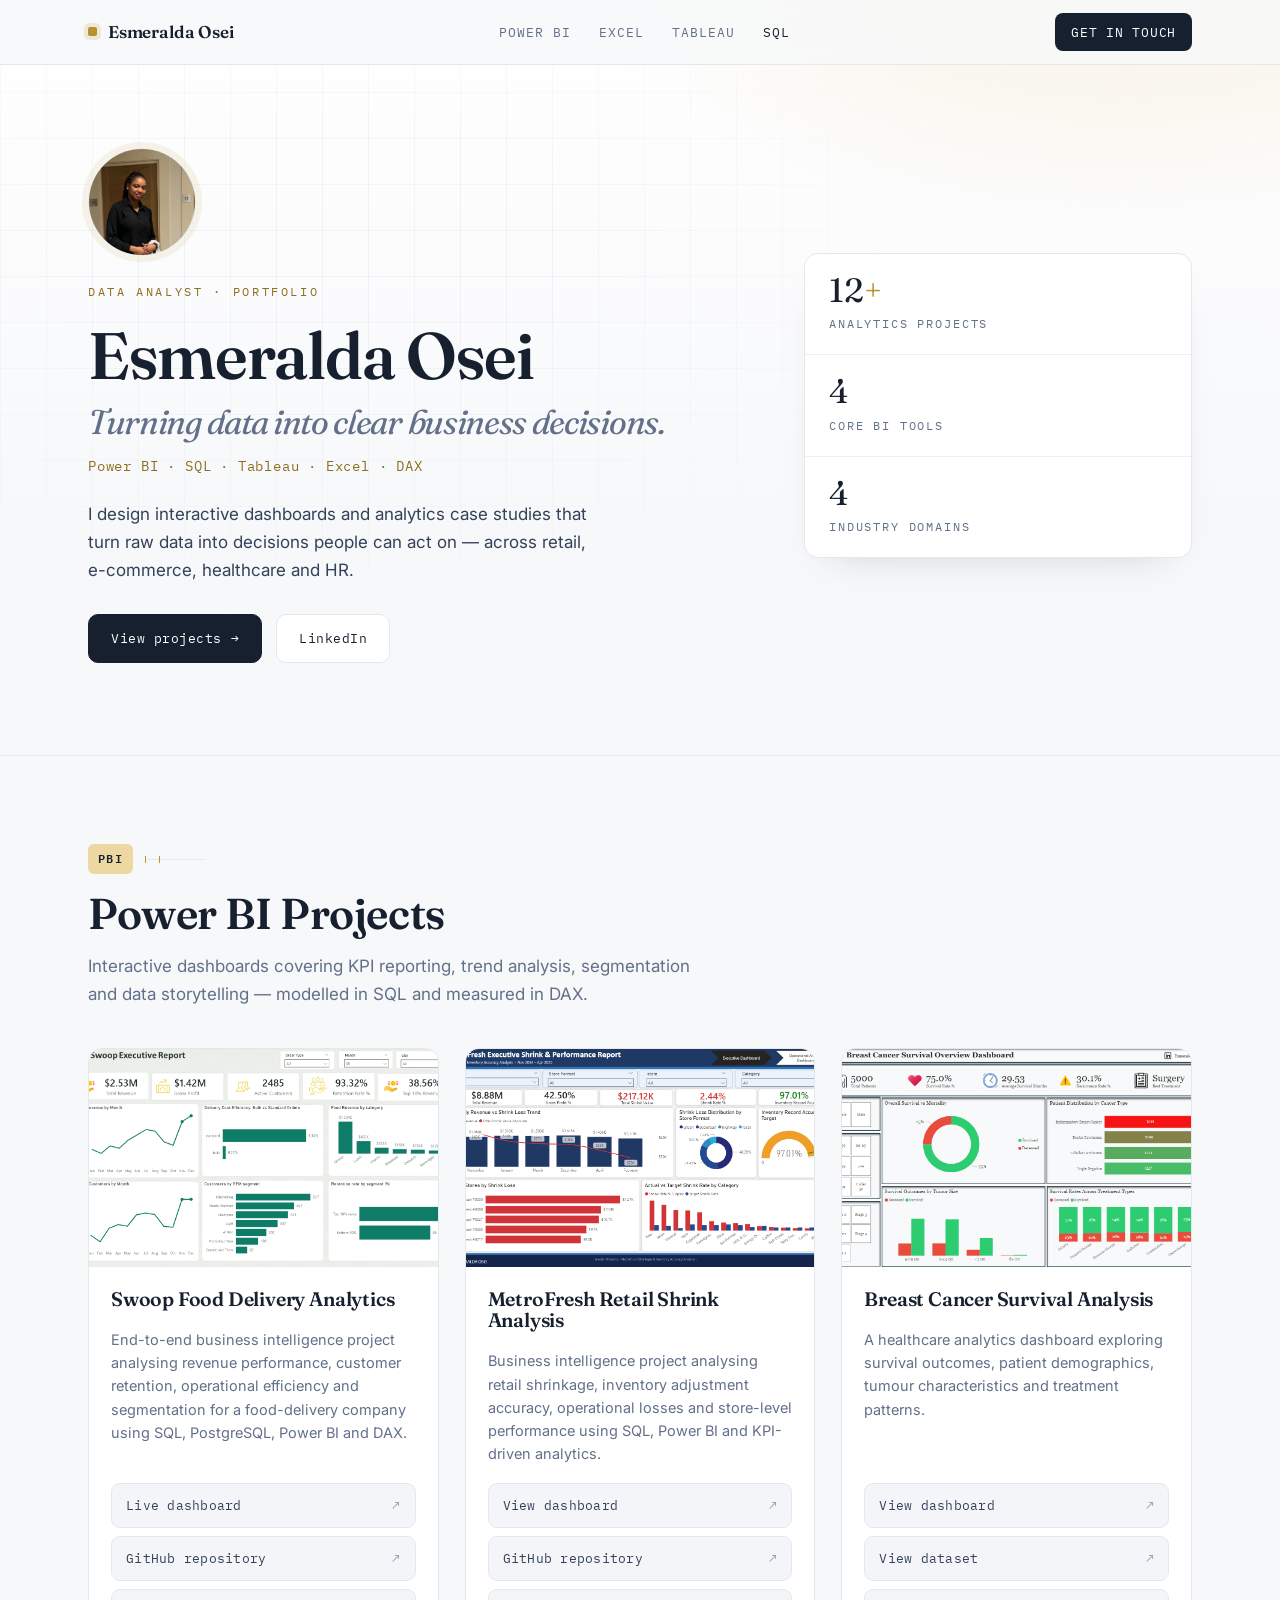
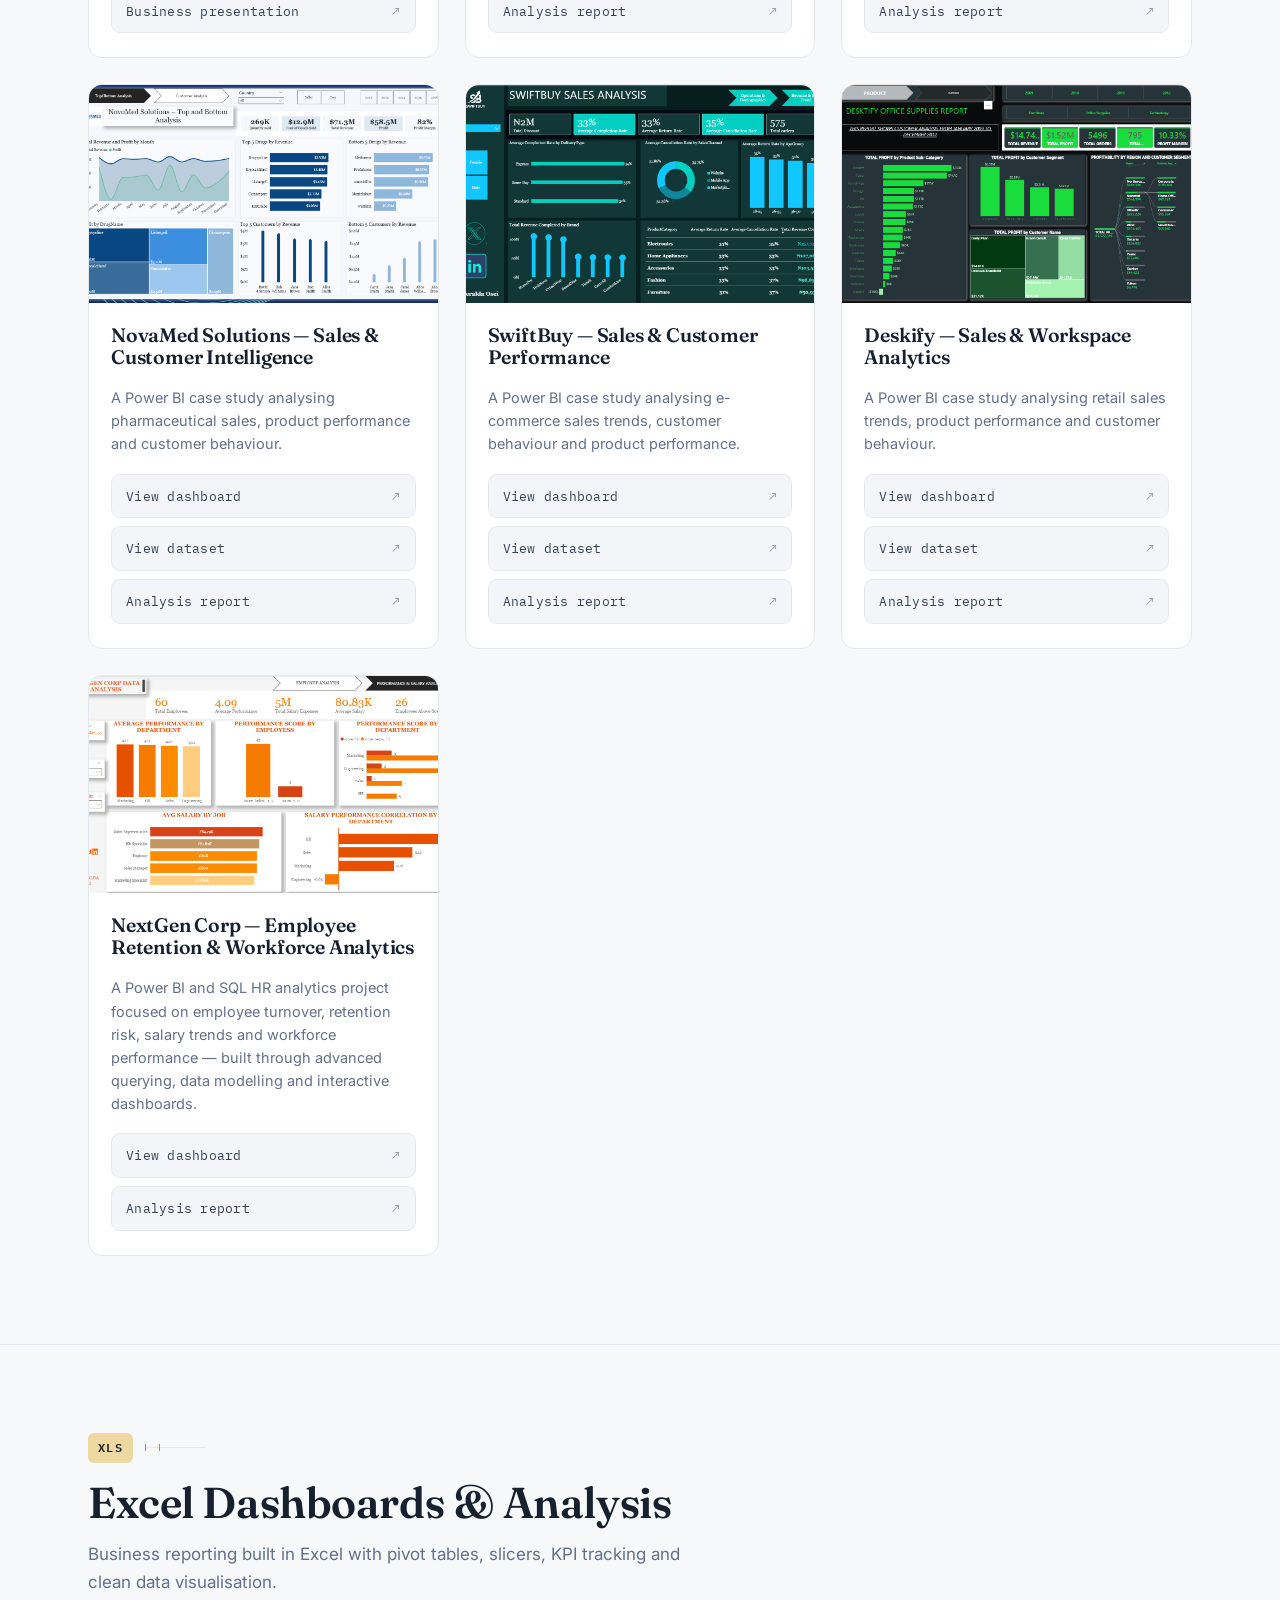
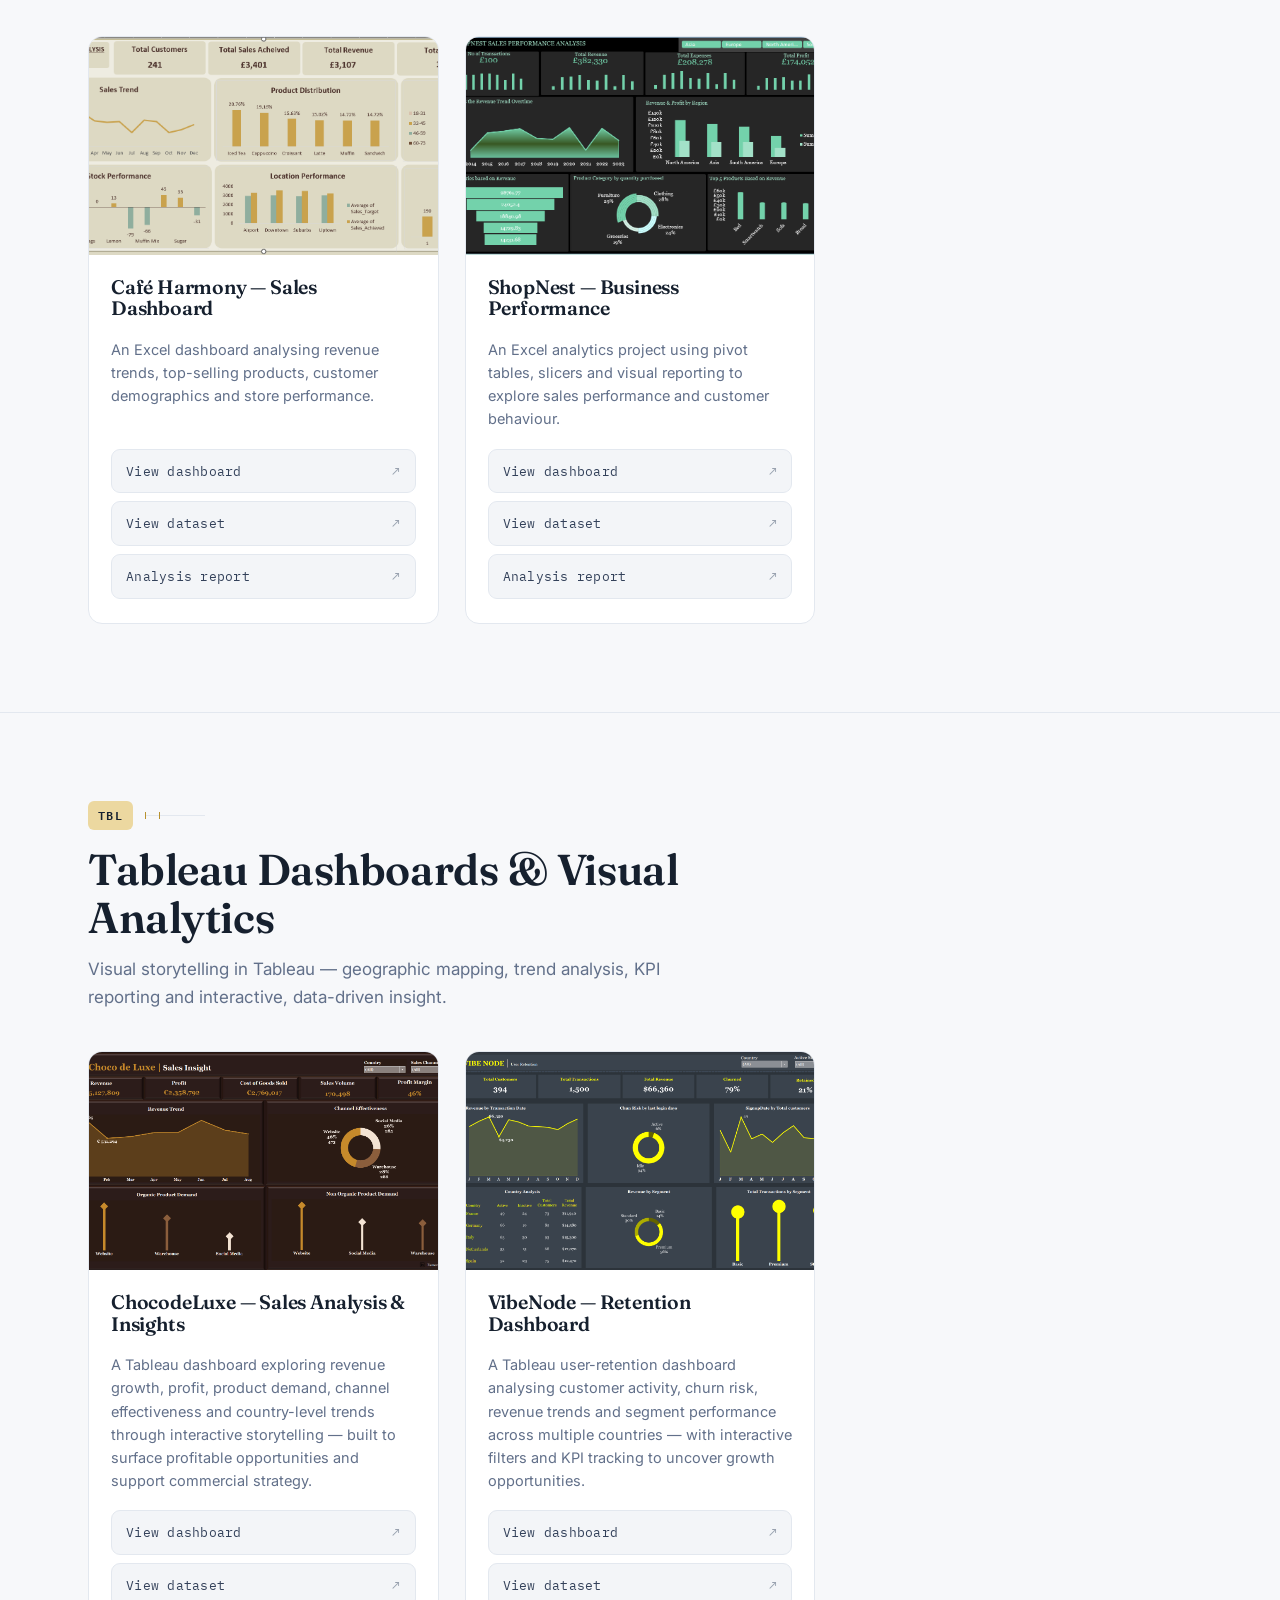
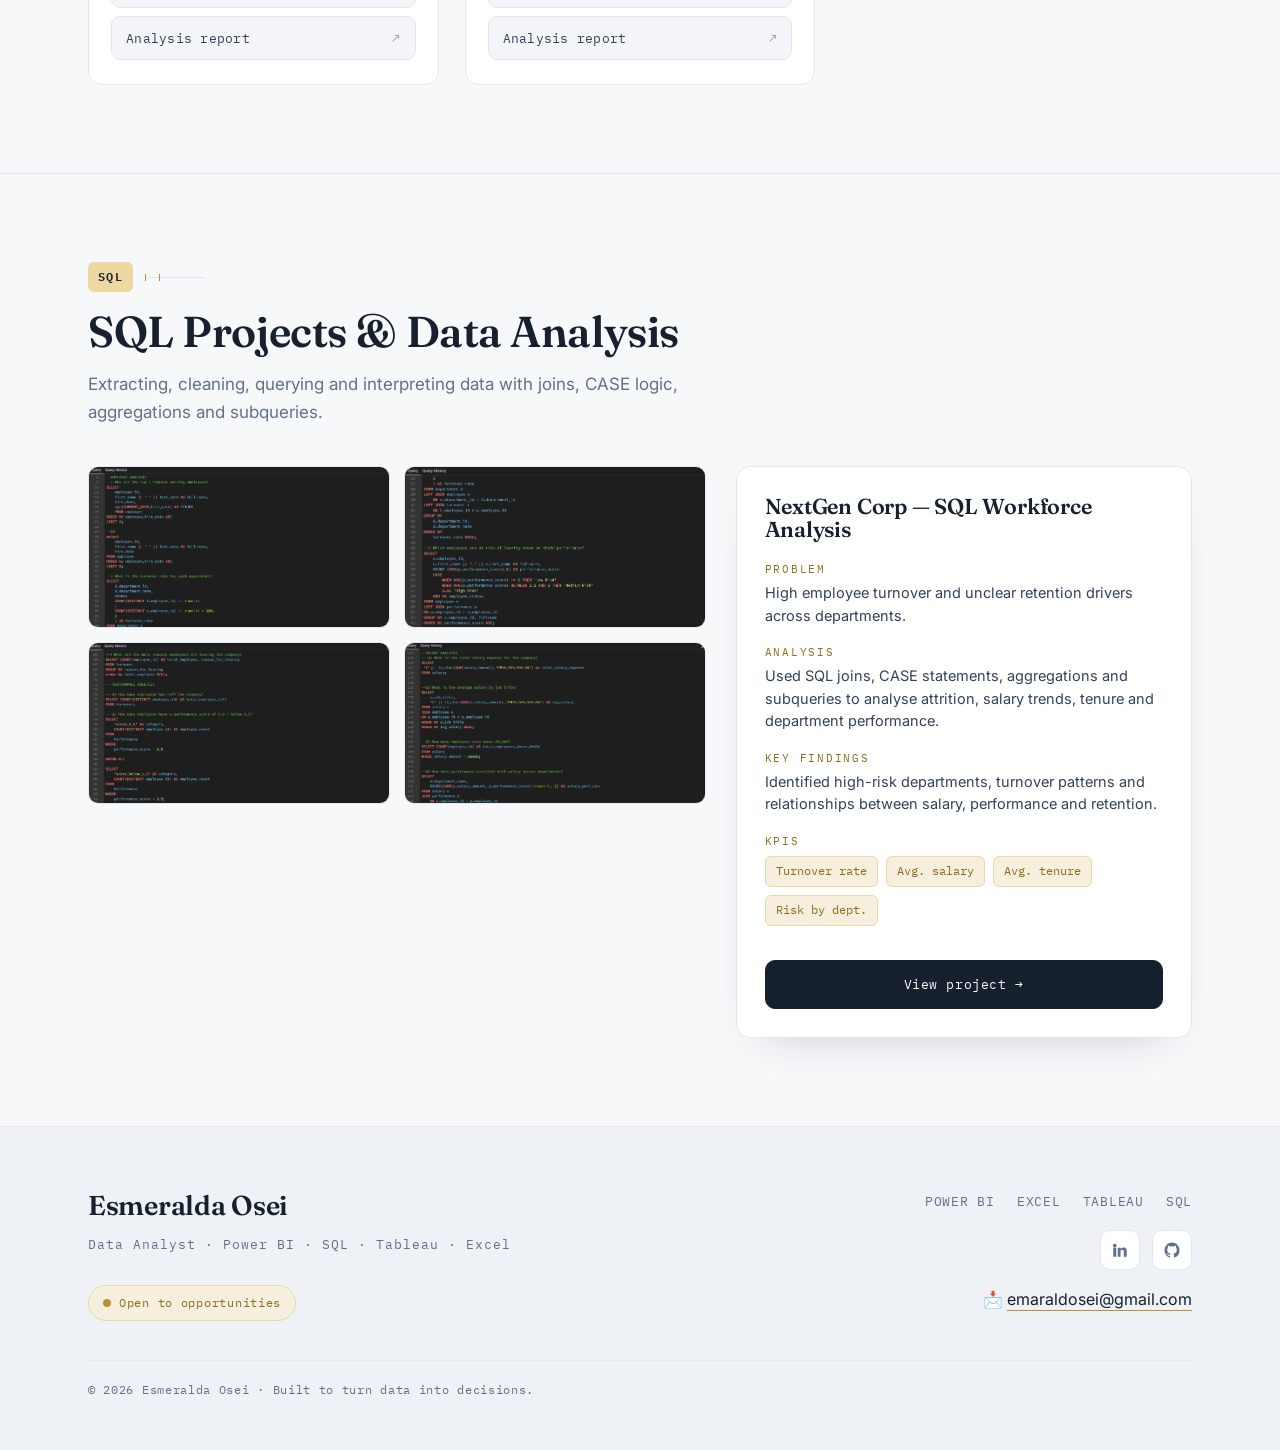
==== index.html @ 6c4528c8 "Add files via upload" ====
<!DOCTYPE html>
<html lang="en">
<head>
<meta charset="utf-8" />
<meta name="viewport" content="width=device-width, initial-scale=1" />
<title>Esmeralda Osei — Data Analyst Portfolio</title>
<meta name="description" content="Data analyst portfolio of Esmeralda Osei. Interactive Power BI, Tableau, Excel and SQL projects turning business data into clear decisions." />

<!-- Favicon: small gold bar chart -->
<link rel="icon" href="data:image/svg+xml,%3Csvg xmlns='http://www.w3.org/2000/svg' viewBox='0 0 32 32'%3E%3Crect width='32' height='32' rx='6' fill='%23FFFFFF'/%3E%3Crect x='7' y='16' width='4' height='9' fill='%23B8922F'/%3E%3Crect x='14' y='11' width='4' height='14' fill='%23B8922F'/%3E%3Crect x='21' y='7' width='4' height='18' fill='%23B8922F'/%3E%3C/svg%3E" />

<link rel="preconnect" href="https://fonts.googleapis.com" />
<link rel="preconnect" href="https://fonts.gstatic.com" crossorigin />
<link href="https://fonts.googleapis.com/css2?family=Fraunces:opsz,wght@9..144,400;9..144,500;9..144,600;9..144,700&family=Inter:wght@400;500;600&family=IBM+Plex+Mono:wght@400;500;600&display=swap" rel="stylesheet" />

<style>
  :root{
    --paper:#F7F8FA;
    --paper-2:#EEF1F5;
    --card:#FFFFFF;
    --ink:#16202E;
    --slate-700:#33415A;
    --slate-500:#62708A;
    --slate-400:#97A0AE;
    --line:#E3E8EF;
    --line-2:#ECEFF4;
    --gold:#B8922F;
    --gold-bright:#CCA23B;
    --gold-soft:#ECD8A0;
    --gold-ink:#8C6E1E;     /* readable gold for text on light */
    --gold-tint:#F6EFDD;

    --maxw:1160px;
    --r:14px;
    --ease:cubic-bezier(.2,.7,.2,1);
  }

  *{box-sizing:border-box}
  html{scroll-behavior:smooth}
  body{
    margin:0;background:var(--paper);color:var(--ink);
    font-family:"Inter",system-ui,sans-serif;font-size:16px;line-height:1.65;
    -webkit-font-smoothing:antialiased;
  }
  a{color:inherit;text-decoration:none}
  img{display:block;max-width:100%}
  h1,h2,h3{font-family:"Fraunces",Georgia,serif;font-weight:600;line-height:1.1;letter-spacing:-.01em;margin:0}

  .wrap{max-width:var(--maxw);margin:0 auto;padding:0 28px}
  .mono{font-family:"IBM Plex Mono",ui-monospace,monospace}
  .eyebrow{font-family:"IBM Plex Mono",monospace;font-size:12px;letter-spacing:.22em;text-transform:uppercase;color:var(--gold-ink)}

  /* ---------- Nav ---------- */
  .nav{position:fixed;top:0;left:0;right:0;z-index:50;background:rgba(247,248,250,.85);backdrop-filter:saturate(140%) blur(10px);border-bottom:1px solid var(--line)}
  .nav-inner{max-width:var(--maxw);margin:0 auto;padding:0 28px;height:64px;display:flex;align-items:center;justify-content:space-between}
  .brand{display:flex;align-items:center;gap:11px;color:var(--ink);font-family:"Fraunces",serif;font-weight:600;font-size:17px;letter-spacing:-.01em}
  .brand .dot{width:9px;height:9px;border-radius:2px;background:var(--gold);box-shadow:0 0 0 4px rgba(184,146,47,.16)}
  .nav-links{display:flex;align-items:center;gap:28px}
  .nav-links a{font-family:"IBM Plex Mono",monospace;font-size:12.5px;letter-spacing:.08em;color:var(--slate-500);text-transform:uppercase;transition:color .2s var(--ease)}
  .nav-links a:hover,.nav-links a.active{color:var(--ink)}
  .nav-cta{font-family:"IBM Plex Mono",monospace;font-size:12.5px;letter-spacing:.06em;color:#fff!important;background:var(--ink);padding:9px 16px;border-radius:8px;text-transform:uppercase;transition:background .2s var(--ease),transform .2s var(--ease)}
  .nav-cta:hover{background:var(--gold);color:var(--ink)!important;transform:translateY(-1px)}
  @media(max-width:820px){.nav-links{display:none}}

  /* ---------- Hero ---------- */
  .hero{
    position:relative;overflow:hidden;padding:148px 0 92px;
    background:
      radial-gradient(900px 460px at 88% -8%, var(--gold-tint), transparent 62%),
      linear-gradient(180deg,#FFFFFF 0%, var(--paper) 70%);
    border-bottom:1px solid var(--line);
  }
  .hero::before{
    content:"";position:absolute;inset:0;
    background-image:
      linear-gradient(rgba(22,32,46,.04) 1px, transparent 1px),
      linear-gradient(90deg, rgba(22,32,46,.04) 1px, transparent 1px);
    background-size:46px 46px;
    mask-image:radial-gradient(820px 480px at 26% 34%, #000 28%, transparent 78%);
    pointer-events:none;
  }
  .hero .wrap{position:relative}
  .hero-grid{display:grid;grid-template-columns:1.55fr .9fr;gap:48px;align-items:center}

  .avatar{position:relative;width:108px;height:108px;border-radius:50%;overflow:hidden;border:1px solid var(--line);box-shadow:0 0 0 6px rgba(184,146,47,.10);margin-bottom:26px;background:linear-gradient(135deg,#EEF1F5,#E3E8EF)}
  .avatar img{width:100%;height:100%;object-fit:cover}
  .avatar .avi{position:absolute;inset:0;display:none;align-items:center;justify-content:center;font-family:"Fraunces",serif;font-weight:600;font-size:2rem;color:var(--gold-ink)}
  .avatar.noimg img{display:none}
  .avatar.noimg .avi{display:flex}

  .hero h1{font-size:clamp(2.5rem,5.4vw,4.1rem);font-weight:600;letter-spacing:-.02em;margin:18px 0 14px;color:var(--ink)}
  .hero h1 .sub{display:block;color:var(--slate-500);font-weight:400;font-size:.52em;margin-top:.35em;font-style:italic}
  .hero-tools{font-family:"IBM Plex Mono",monospace;font-size:13.5px;letter-spacing:.06em;color:var(--gold-ink);margin:0 0 22px}
  .hero-text{color:var(--slate-700);max-width:46ch;margin:0 0 30px;font-size:17px}
  .hero-btns{display:flex;gap:14px;flex-wrap:wrap}

  .btn{display:inline-flex;align-items:center;gap:9px;font-family:"IBM Plex Mono",monospace;font-size:13px;letter-spacing:.04em;padding:13px 22px;border-radius:10px;cursor:pointer;transition:transform .2s var(--ease),background .2s var(--ease),border-color .2s var(--ease),color .2s var(--ease)}
  .btn .arr{transition:transform .2s var(--ease)}
  .btn:hover .arr{transform:translateX(3px)}
  .btn-primary{background:var(--ink);color:#fff;border:1px solid var(--ink)}
  .btn-primary:hover{background:var(--gold);color:var(--ink);border-color:var(--gold);transform:translateY(-2px)}
  .btn-ghost{background:#fff;color:var(--ink);border:1px solid var(--line)}
  .btn-ghost:hover{border-color:var(--gold);color:var(--gold-ink);transform:translateY(-2px)}

  .metrics{display:flex;flex-direction:column;gap:0;border:1px solid var(--line);border-radius:var(--r);background:#fff;overflow:hidden;box-shadow:0 18px 40px -28px rgba(22,32,46,.25)}
  .metric{padding:20px 24px;border-bottom:1px solid var(--line-2)}
  .metric:last-child{border-bottom:0}
  .metric .num{font-family:"Fraunces",serif;font-size:2.1rem;color:var(--ink);line-height:1}
  .metric .num span{color:var(--gold)}
  .metric .lbl{font-family:"IBM Plex Mono",monospace;font-size:11.5px;letter-spacing:.16em;text-transform:uppercase;color:var(--slate-500);margin-top:8px}
  @media(max-width:880px){
    .hero{padding:120px 0 68px}
    .hero-grid{grid-template-columns:1fr;gap:36px}
    .metrics{flex-direction:row;flex-wrap:wrap}
    .metric{flex:1 1 40%;border-bottom:0;border-right:1px solid var(--line-2)}
  }

  /* ---------- Section ---------- */
  .section{padding:88px 0}
  .section + .section{border-top:1px solid var(--line)}
  .sec-head{margin-bottom:40px;max-width:62ch}
  .sec-code{display:inline-flex;align-items:center;gap:12px;margin-bottom:16px}
  .sec-code .chip{font-family:"IBM Plex Mono",monospace;font-size:12px;font-weight:600;letter-spacing:.12em;color:var(--ink);background:var(--gold-soft);padding:5px 10px;border-radius:6px}
  .axis{position:relative;height:1px;flex:1;background:var(--line);min-width:60px}
  .axis::before,.axis::after{content:"";position:absolute;top:-3px;width:1px;height:7px;background:var(--gold)}
  .axis::before{left:0}.axis::after{left:14px}
  .sec-head h2{font-size:clamp(1.9rem,3.4vw,2.7rem);margin:0 0 14px;color:var(--ink)}
  .sec-head p{color:var(--slate-500);font-size:17px;margin:0}

  /* ---------- Project grid ---------- */
  .grid{display:grid;grid-template-columns:repeat(auto-fill,minmax(320px,1fr));gap:26px}
  .card{background:var(--card);border:1px solid var(--line);border-radius:var(--r);overflow:hidden;display:flex;flex-direction:column;transition:transform .3s var(--ease),box-shadow .3s var(--ease),border-color .3s var(--ease)}
  .card:hover{transform:translateY(-5px);box-shadow:0 24px 46px -26px rgba(22,32,46,.30);border-color:var(--gold-soft)}

  .card-img{display:flex;align-items:center;justify-content:center;position:relative;aspect-ratio:16/10;overflow:hidden;background:linear-gradient(135deg,#F1F4F8,#E7ECF2)}
  .card-img img{width:100%;height:100%;object-fit:cover;transition:transform .5s var(--ease)}
  .card:hover .card-img img{transform:scale(1.05)}
  /* placeholder shown if image is missing */
  .card-img .ph{position:absolute;inset:0;display:none;flex-direction:column;align-items:center;justify-content:center;gap:10px;color:var(--slate-400);font-family:"IBM Plex Mono",monospace;font-size:12px;letter-spacing:.12em;text-transform:uppercase}
  .card-img .ph svg{opacity:.6}
  .card-img.noimg img{display:none}
  .card-img.noimg .ph{display:flex}
  .card-img.noimg .open{display:none}
  .card-img .open{position:absolute;top:12px;right:12px;font-family:"IBM Plex Mono",monospace;font-size:11px;letter-spacing:.08em;background:rgba(22,32,46,.78);color:#fff;padding:5px 9px;border-radius:6px;opacity:0;transform:translateY(-4px);transition:opacity .25s var(--ease),transform .25s var(--ease)}
  .card:hover .card-img .open{opacity:1;transform:none}

  .card-body{padding:22px 22px 24px;display:flex;flex-direction:column;flex:1}
  .card-body h3{font-size:1.22rem;margin:0 0 4px;color:var(--ink)}
  .card-body .underline{height:2px;width:0;background:var(--gold);margin:0 0 12px;transition:width .4s var(--ease)}
  .card:hover .card-body .underline{width:44px}
  .card-body p{color:var(--slate-500);font-size:14.5px;line-height:1.6;margin:0 0 18px}
  .actions{margin-top:auto;display:flex;flex-direction:column;gap:8px}
  .act{display:flex;align-items:center;justify-content:space-between;font-family:"IBM Plex Mono",monospace;font-size:12.5px;letter-spacing:.02em;color:var(--slate-700);background:#F3F5F8;border:1px solid var(--line);padding:11px 14px;border-radius:9px;transition:background .2s var(--ease),color .2s var(--ease),border-color .2s var(--ease),transform .15s var(--ease)}
  .act:hover{background:var(--gold);color:var(--ink);border-color:var(--gold);transform:translateX(2px)}
  .act:hover .a-ic{color:var(--ink)}
  .act .a-ic{color:var(--slate-400);transition:color .2s var(--ease)}

  /* ---------- SQL section ---------- */
  .sql-layout{display:grid;grid-template-columns:1.15fr .85fr;gap:30px;align-items:start}
  .sql-gallery{display:grid;grid-template-columns:1fr 1fr;gap:14px}
  .sql-shot{position:relative;display:flex;align-items:center;justify-content:center;border:1px solid var(--line);border-radius:10px;overflow:hidden;background:linear-gradient(135deg,#F1F4F8,#E7ECF2);min-height:160px;transition:border-color .25s var(--ease),transform .25s var(--ease)}
  .sql-shot:hover{border-color:var(--gold-soft);transform:translateY(-3px)}
  .sql-shot img{width:100%;height:160px;object-fit:cover;object-position:top left}
  .sql-shot .ph{display:none;color:var(--slate-400);font-family:"IBM Plex Mono",monospace;font-size:11px;letter-spacing:.12em;text-transform:uppercase}
  .sql-shot.noimg img{display:none}
  .sql-shot.noimg .ph{display:flex}
  .sql-panel{background:#fff;border:1px solid var(--line);border-radius:var(--r);padding:28px;box-shadow:0 20px 44px -30px rgba(22,32,46,.28)}
  .sql-panel h3{color:var(--ink);font-size:1.35rem;margin:0 0 18px}
  .sql-row{margin-bottom:16px}
  .sql-row .k{font-family:"IBM Plex Mono",monospace;font-size:11px;letter-spacing:.16em;text-transform:uppercase;color:var(--gold-ink);margin-bottom:4px}
  .sql-row .v{color:var(--slate-700);font-size:14.5px;line-height:1.55}
  .kpis{display:flex;flex-wrap:wrap;gap:8px;margin-top:6px}
  .kpis span{font-family:"IBM Plex Mono",monospace;font-size:11.5px;color:var(--gold-ink);background:var(--gold-tint);border:1px solid var(--gold-soft);padding:5px 10px;border-radius:6px}
  .sql-panel .btn{margin-top:18px;width:100%;justify-content:center}
  @media(max-width:860px){.sql-layout{grid-template-columns:1fr}}

  /* ---------- Footer ---------- */
  footer{background:var(--paper-2);color:var(--ink);padding:64px 0 38px;border-top:1px solid var(--line)}
  .foot-top{display:flex;justify-content:space-between;gap:30px;flex-wrap:wrap;align-items:flex-start}
  footer h3{font-size:1.7rem;margin:0 0 6px}
  footer .tag{font-family:"IBM Plex Mono",monospace;font-size:12.5px;letter-spacing:.08em;color:var(--slate-500)}
  .open-pill{display:inline-flex;align-items:center;gap:8px;margin-top:18px;font-family:"IBM Plex Mono",monospace;font-size:12px;letter-spacing:.06em;color:var(--gold-ink);background:var(--gold-tint);border:1px solid var(--gold-soft);padding:7px 14px;border-radius:30px}
  .open-pill .pulse{width:8px;height:8px;border-radius:50%;background:var(--gold);box-shadow:0 0 0 0 rgba(184,146,47,.5);animation:pulse 2.2s infinite}
  @keyframes pulse{0%{box-shadow:0 0 0 0 rgba(184,146,47,.45)}70%{box-shadow:0 0 0 9px rgba(184,146,47,0)}100%{box-shadow:0 0 0 0 rgba(184,146,47,0)}}
  .foot-right{text-align:right}
  .foot-links{display:flex;gap:22px;justify-content:flex-end;flex-wrap:wrap;margin-bottom:18px}
  .foot-links a{font-family:"IBM Plex Mono",monospace;font-size:12.5px;letter-spacing:.06em;color:var(--slate-500);text-transform:uppercase;transition:color .2s var(--ease)}
  .foot-links a:hover{color:var(--gold-ink)}
  .socials{display:flex;gap:12px;justify-content:flex-end;margin-bottom:14px}
  .socials a{width:40px;height:40px;display:grid;place-items:center;border:1px solid var(--line);background:#fff;border-radius:10px;color:var(--slate-500);transition:color .2s var(--ease),border-color .2s var(--ease),transform .2s var(--ease)}
  .socials a:hover{color:var(--gold-ink);border-color:var(--gold);transform:translateY(-2px)}
  .foot-email a{color:var(--ink);border-bottom:1px solid var(--gold);padding-bottom:1px}
  .copy{margin-top:32px;padding-top:20px;border-top:1px solid var(--line);font-family:"IBM Plex Mono",monospace;font-size:11.5px;letter-spacing:.06em;color:var(--slate-500)}
  @media(max-width:680px){.foot-right{text-align:left}.foot-links,.socials{justify-content:flex-start}}

  /* ---------- Reveal ---------- */
  .reveal{opacity:0;transform:translateY(18px);transition:opacity .7s var(--ease),transform .7s var(--ease)}
  .reveal.in{opacity:1;transform:none}
  @media(prefers-reduced-motion:reduce){*{animation:none!important;transition:none!important}.reveal{opacity:1;transform:none}html{scroll-behavior:auto}}
  :focus-visible{outline:2px solid var(--gold);outline-offset:3px;border-radius:4px}
</style>
</head>

<body>

<!-- Nav -->
<nav class="nav">
  <div class="nav-inner">
    <a href="#top" class="brand"><span class="dot"></span>Esmeralda Osei</a>
    <div class="nav-links">
      <a href="#powerbi">Power BI</a>
      <a href="#excel">Excel</a>
      <a href="#tableau">Tableau</a>
      <a href="#sql">SQL</a>
    </div>
    <a href="#contact" class="nav-cta">Get in touch</a>
  </div>
</nav>

<!-- Hero -->
<header class="hero" id="top">
  <div class="wrap">
    <div class="hero-grid">
      <div>
        <div class="avatar">
          <img src="images/IMG_0893.jpeg" alt="Portrait of Esmeralda Osei" onerror="this.closest('.avatar').classList.add('noimg')" />
          <span class="avi">EO</span>
        </div>
        <p class="eyebrow">Data Analyst · Portfolio</p>
        <h1>
          Esmeralda Osei
          <span class="sub">Turning data into clear business decisions.</span>
        </h1>
        <p class="hero-tools mono">Power BI · SQL · Tableau · Excel · DAX</p>
        <p class="hero-text">I design interactive dashboards and analytics case studies that turn raw data into decisions people can act on — across retail, e-commerce, healthcare and HR.</p>
        <div class="hero-btns">
          <a href="#powerbi" class="btn btn-primary">View projects <span class="arr">→</span></a>
          <a href="https://www.linkedin.com/in/esmeralda-pinamang-osei-942a35111" class="btn btn-ghost" target="_blank" rel="noopener">LinkedIn</a>
        </div>
      </div>

      <div class="metrics" aria-label="Portfolio at a glance">
        <div class="metric"><div class="num">12<span>+</span></div><div class="lbl">Analytics projects</div></div>
        <div class="metric"><div class="num">4</div><div class="lbl">Core BI tools</div></div>
        <div class="metric"><div class="num">4</div><div class="lbl">Industry domains</div></div>
      </div>
    </div>
  </div>
</header>

<main id="main">

  <!-- Power BI -->
  <section class="section" id="powerbi">
    <div class="wrap">
      <div class="sec-head reveal">
        <div class="sec-code"><span class="chip">PBI</span><span class="axis"></span></div>
        <h2>Power BI Projects</h2>
        <p>Interactive dashboards covering KPI reporting, trend analysis, segmentation and data storytelling — modelled in SQL and measured in DAX.</p>
      </div>

      <div class="grid">

        <article class="card reveal">
          <a class="card-img" href="images/dashboard-preview.png" target="_blank" rel="noopener">
            <img src="images/dashboard-preview.png" alt="Swoop Food Delivery analytics dashboard" loading="lazy" onerror="this.closest('.card-img').classList.add('noimg')" />
            <span class="ph"><svg width="34" height="34" viewBox="0 0 24 24" fill="none" stroke="currentColor" stroke-width="1.5"><rect x="3" y="3" width="18" height="18" rx="2"/><path d="M7 15l3-4 3 2 4-6"/></svg>Preview</span>
            <span class="open mono">Open image ↗</span>
          </a>
          <div class="card-body">
            <h3>Swoop Food Delivery Analytics</h3>
            <div class="underline"></div>
            <p>End-to-end business intelligence project analysing revenue performance, customer retention, operational efficiency and segmentation for a food-delivery company using SQL, PostgreSQL, Power BI and DAX.</p>
            <div class="actions">
              <a class="act" href="https://app.powerbi.com/view?r=eyJrIjoiZGQ5ZmRhNTMtOWUxZS00N2IwLTllZTItYmY0NzRhNDdjZmFmIiwidCI6ImZmMGYzZTNhLTNlNTMtNDU0Zi1iMmI1LTZjNjg3NTNiOGVlNCJ9" target="_blank" rel="noopener">Live dashboard <span class="a-ic">↗</span></a>
              <a class="act" href="https://emaraldosei-ctrl.github.io/swoop-food-delivery-analytics/" target="_blank" rel="noopener">GitHub repository <span class="a-ic">↗</span></a>
              <a class="act" href="https://docs.google.com/presentation/d/1K2IF4M8e1jYq_k2IQ6uWmqYrnkZlXxZh/edit?usp=sharing&ouid=105409366686845963739&rtpof=true&sd=true" target="_blank" rel="noopener">Business presentation <span class="a-ic">↗</span></a>
            </div>
          </div>
        </article>

        <article class="card reveal">
          <a class="card-img" href="images/Executive Report Analysis.png" target="_blank" rel="noopener">
            <img src="images/Executive Report Analysis.png" alt="MetroFresh retail shrink analysis dashboard" loading="lazy" onerror="this.closest('.card-img').classList.add('noimg')" />
            <span class="ph"><svg width="34" height="34" viewBox="0 0 24 24" fill="none" stroke="currentColor" stroke-width="1.5"><rect x="3" y="3" width="18" height="18" rx="2"/><path d="M7 15l3-4 3 2 4-6"/></svg>Preview</span>
            <span class="open mono">Open image ↗</span>
          </a>
          <div class="card-body">
            <h3>MetroFresh Retail Shrink Analysis</h3>
            <div class="underline"></div>
            <p>Business intelligence project analysing retail shrinkage, inventory adjustment accuracy, operational losses and store-level performance using SQL, Power BI and KPI-driven analytics.</p>
            <div class="actions">
              <a class="act" href="https://app.powerbi.com/view?r=eyJrIjoiODJjZDQwYjctOTcwYS00OTI5LWE0NzAtMGU4YzQxZDU5ZDhiIiwidCI6ImZmMGYzZTNhLTNlNTMtNDU0Zi1iMmI1LTZjNjg3NTNiOGVlNCJ9" target="_blank" rel="noopener">View dashboard <span class="a-ic">↗</span></a>
              <a class="act" href="https://github.com/emaraldosei-ctrl/metrofresh-shrink-analysis" target="_blank" rel="noopener">GitHub repository <span class="a-ic">↗</span></a>
              <a class="act" href="https://docs.google.com/presentation/d/1fEptfde-n4en5Q3AQQMLc0CAPi3vEwOG/edit?usp=sharing&ouid=105409366686845963739&rtpof=true&sd=true" target="_blank" rel="noopener">Analysis report <span class="a-ic">↗</span></a>
            </div>
          </div>
        </article>

        <article class="card reveal">
          <a class="card-img" href="images/Screenshot 2026-04-29 090050.png" target="_blank" rel="noopener">
            <img src="images/Screenshot 2026-04-29 090050.png" alt="Breast cancer survival analysis dashboard" loading="lazy" onerror="this.closest('.card-img').classList.add('noimg')" />
            <span class="ph"><svg width="34" height="34" viewBox="0 0 24 24" fill="none" stroke="currentColor" stroke-width="1.5"><rect x="3" y="3" width="18" height="18" rx="2"/><path d="M7 15l3-4 3 2 4-6"/></svg>Preview</span>
            <span class="open mono">Open image ↗</span>
          </a>
          <div class="card-body">
            <h3>Breast Cancer Survival Analysis</h3>
            <div class="underline"></div>
            <p>A healthcare analytics dashboard exploring survival outcomes, patient demographics, tumour characteristics and treatment patterns.</p>
            <div class="actions">
              <a class="act" href="https://drive.google.com/file/d/1uQL86dyAuD10wGMoiLyDVYM9mKlboKct/view?usp=drive_link" target="_blank" rel="noopener">View dashboard <span class="a-ic">↗</span></a>
              <a class="act" href="https://drive.google.com/file/d/1tqnbSbyC90lAt1GJFc_MxoSmuCcowau3/view?usp=drive_link" target="_blank" rel="noopener">View dataset <span class="a-ic">↗</span></a>
              <a class="act" href="https://drive.google.com/file/d/1XhTGql5uY7xkXHrQC1FrhXBFx4w0Csy2/view?usp=sharing" target="_blank" rel="noopener">Analysis report <span class="a-ic">↗</span></a>
            </div>
          </div>
        </article>

        <article class="card reveal">
          <a class="card-img" href="images/Screenshot 2026-02-06 145958.png" target="_blank" rel="noopener">
            <img src="images/Screenshot 2026-02-06 145958.png" alt="NovaMed Solutions sales and customer intelligence dashboard" loading="lazy" onerror="this.closest('.card-img').classList.add('noimg')" />
            <span class="ph"><svg width="34" height="34" viewBox="0 0 24 24" fill="none" stroke="currentColor" stroke-width="1.5"><rect x="3" y="3" width="18" height="18" rx="2"/><path d="M7 15l3-4 3 2 4-6"/></svg>Preview</span>
            <span class="open mono">Open image ↗</span>
          </a>
          <div class="card-body">
            <h3>NovaMed Solutions — Sales &amp; Customer Intelligence</h3>
            <div class="underline"></div>
            <p>A Power BI case study analysing pharmaceutical sales, product performance and customer behaviour.</p>
            <div class="actions">
              <a class="act" href="https://drive.google.com/file/d/1ncsMLz8DbVIwcUu33-6RJcyOwIbIsFCO/view?usp=drive_link" target="_blank" rel="noopener">View dashboard <span class="a-ic">↗</span></a>
              <a class="act" href="https://drive.google.com/drive/folders/1IR2wMq6Q2whlVCYSor-Govf2IPaAURRo?usp=drive_link" target="_blank" rel="noopener">View dataset <span class="a-ic">↗</span></a>
              <a class="act" href="https://docs.google.com/presentation/d/1yE_VtK294ph48sWDD19fGl3JW6hXMM8v/edit?usp=drive_link&ouid=105409366686845963739&rtpof=true&sd=true" target="_blank" rel="noopener">Analysis report <span class="a-ic">↗</span></a>
            </div>
          </div>
        </article>

        <article class="card reveal">
          <a class="card-img" href="images/Screenshot 2026-01-26 211812.png" target="_blank" rel="noopener">
            <img src="images/Screenshot 2026-01-26 211812.png" alt="SwiftBuy sales and customer performance dashboard" loading="lazy" onerror="this.closest('.card-img').classList.add('noimg')" />
            <span class="ph"><svg width="34" height="34" viewBox="0 0 24 24" fill="none" stroke="currentColor" stroke-width="1.5"><rect x="3" y="3" width="18" height="18" rx="2"/><path d="M7 15l3-4 3 2 4-6"/></svg>Preview</span>
            <span class="open mono">Open image ↗</span>
          </a>
          <div class="card-body">
            <h3>SwiftBuy — Sales &amp; Customer Performance</h3>
            <div class="underline"></div>
            <p>A Power BI case study analysing e-commerce sales trends, customer behaviour and product performance.</p>
            <div class="actions">
              <a class="act" href="https://drive.google.com/file/d/1iotU6QpiKToHQa3zodHpTjBOpue32MY5/view?usp=sharing" target="_blank" rel="noopener">View dashboard <span class="a-ic">↗</span></a>
              <a class="act" href="https://docs.google.com/spreadsheets/d/10duE-wnJSn-rt7e4OG_ctStoslRlffAv/edit?usp=sharing&ouid=105409366686845963739&rtpof=true&sd=true" target="_blank" rel="noopener">View dataset <span class="a-ic">↗</span></a>
              <a class="act" href="https://drive.google.com/file/d/1wZxmxp2dsq6SwWbDq7B5eiEr-VQ60dZP/view?usp=sharing" target="_blank" rel="noopener">Analysis report <span class="a-ic">↗</span></a>
            </div>
          </div>
        </article>

        <article class="card reveal">
          <a class="card-img" href="images/Screenshot 2026-01-30 172905.png" target="_blank" rel="noopener">
            <img src="images/Screenshot 2026-01-30 172905.png" alt="Deskify sales and workspace analytics dashboard" loading="lazy" onerror="this.closest('.card-img').classList.add('noimg')" />
            <span class="ph"><svg width="34" height="34" viewBox="0 0 24 24" fill="none" stroke="currentColor" stroke-width="1.5"><rect x="3" y="3" width="18" height="18" rx="2"/><path d="M7 15l3-4 3 2 4-6"/></svg>Preview</span>
            <span class="open mono">Open image ↗</span>
          </a>
          <div class="card-body">
            <h3>Deskify — Sales &amp; Workspace Analytics</h3>
            <div class="underline"></div>
            <p>A Power BI case study analysing retail sales trends, product performance and customer behaviour.</p>
            <div class="actions">
              <a class="act" href="https://drive.google.com/file/d/1iwGgYCYWVk7Se3hgpIBvz7ipzy9rBqT6/view?usp=sharing" target="_blank" rel="noopener">View dashboard <span class="a-ic">↗</span></a>
              <a class="act" href="https://docs.google.com/spreadsheets/d/10kwgEumY0n3DvzR2_icm4Uw4VgG57EBq/edit?usp=sharing&ouid=105409366686845963739&rtpof=true&sd=true" target="_blank" rel="noopener">View dataset <span class="a-ic">↗</span></a>
              <a class="act" href="https://drive.google.com/file/d/1QGlfeJvKPHUA7l7TkUINyRlhU7u6lV_2/view?usp=sharing" target="_blank" rel="noopener">Analysis report <span class="a-ic">↗</span></a>
            </div>
          </div>
        </article>

        <article class="card reveal">
          <a class="card-img" href="images/Screenshot 2026-04-29 083202.png" target="_blank" rel="noopener">
            <img src="images/Screenshot 2026-04-29 083202.png" alt="NextGen Corp employee retention and workforce analytics dashboard" loading="lazy" onerror="this.closest('.card-img').classList.add('noimg')" />
            <span class="ph"><svg width="34" height="34" viewBox="0 0 24 24" fill="none" stroke="currentColor" stroke-width="1.5"><rect x="3" y="3" width="18" height="18" rx="2"/><path d="M7 15l3-4 3 2 4-6"/></svg>Preview</span>
            <span class="open mono">Open image ↗</span>
          </a>
          <div class="card-body">
            <h3>NextGen Corp — Employee Retention &amp; Workforce Analytics</h3>
            <div class="underline"></div>
            <p>A Power BI and SQL HR analytics project focused on employee turnover, retention risk, salary trends and workforce performance — built through advanced querying, data modelling and interactive dashboards.</p>
            <div class="actions">
              <a class="act" href="https://drive.google.com/file/d/1h6kETOnWSvj6sp7FuejXDA82zBpzkedz/view?usp=sharing" target="_blank" rel="noopener">View dashboard <span class="a-ic">↗</span></a>
              <a class="act" href="https://drive.google.com/file/d/1h6kETOnWSvj6sp7FuejXDA82zBpzkedz/view?usp=sharing" target="_blank" rel="noopener">Analysis report <span class="a-ic">↗</span></a>
            </div>
          </div>
        </article>

      </div>
    </div>
  </section>

  <!-- Excel -->
  <section class="section" id="excel">
    <div class="wrap">
      <div class="sec-head reveal">
        <div class="sec-code"><span class="chip">XLS</span><span class="axis"></span></div>
        <h2>Excel Dashboards &amp; Analysis</h2>
        <p>Business reporting built in Excel with pivot tables, slicers, KPI tracking and clean data visualisation.</p>
      </div>

      <div class="grid">

        <article class="card reveal">
          <a class="card-img" href="images/Screenshot 2026-01-23 140452.png" target="_blank" rel="noopener">
            <img src="images/Screenshot 2026-01-23 140452.png" alt="Café Harmony Excel sales dashboard" loading="lazy" onerror="this.closest('.card-img').classList.add('noimg')" />
            <span class="ph"><svg width="34" height="34" viewBox="0 0 24 24" fill="none" stroke="currentColor" stroke-width="1.5"><rect x="3" y="3" width="18" height="18" rx="2"/><path d="M7 15l3-4 3 2 4-6"/></svg>Preview</span>
            <span class="open mono">Open image ↗</span>
          </a>
          <div class="card-body">
            <h3>Café Harmony — Sales Dashboard</h3>
            <div class="underline"></div>
            <p>An Excel dashboard analysing revenue trends, top-selling products, customer demographics and store performance.</p>
            <div class="actions">
              <a class="act" href="https://docs.google.com/spreadsheets/d/1caCNXHiiJNtvZ2qf8keMgZCE-aTzp6Yd/edit?usp=sharing&ouid=105409366686845963739&rtpof=true&sd=true" target="_blank" rel="noopener">View dashboard <span class="a-ic">↗</span></a>
              <a class="act" href="https://docs.google.com/spreadsheets/d/1caCNXHiiJNtvZ2qf8keMgZCE-aTzp6Yd/edit?usp=sharing&ouid=105409366686845963739&rtpof=true&sd=true" target="_blank" rel="noopener">View dataset <span class="a-ic">↗</span></a>
              <a class="act" href="https://docs.google.com/presentation/d/1orqUMNyQl4e-N_GwYFJHfJ2gEE_0oeg1/edit?usp=sharing&ouid=105409366686845963739&rtpof=true&sd=true" target="_blank" rel="noopener">Analysis report <span class="a-ic">↗</span></a>
            </div>
          </div>
        </article>

        <article class="card reveal">
          <a class="card-img" href="images/Screenshot 2025-12-23 202638.png" target="_blank" rel="noopener">
            <img src="images/Screenshot 2025-12-23 202638.png" alt="ShopNest Excel business performance dashboard" loading="lazy" onerror="this.closest('.card-img').classList.add('noimg')" />
            <span class="ph"><svg width="34" height="34" viewBox="0 0 24 24" fill="none" stroke="currentColor" stroke-width="1.5"><rect x="3" y="3" width="18" height="18" rx="2"/><path d="M7 15l3-4 3 2 4-6"/></svg>Preview</span>
            <span class="open mono">Open image ↗</span>
          </a>
          <div class="card-body">
            <h3>ShopNest — Business Performance</h3>
            <div class="underline"></div>
            <p>An Excel analytics project using pivot tables, slicers and visual reporting to explore sales performance and customer behaviour.</p>
            <div class="actions">
              <a class="act" href="https://docs.google.com/spreadsheets/d/1yZL-LV6_LjcWu29mcc4QEaG_yIjloBoq/edit?usp=sharing&ouid=105409366686845963739&rtpof=true&sd=true" target="_blank" rel="noopener">View dashboard <span class="a-ic">↗</span></a>
              <a class="act" href="https://docs.google.com/spreadsheets/d/1Kqu-OryLxcp0-HNuMl0IBvqWE9qyAagT/edit?usp=sharing&ouid=105409366686845963739&rtpof=true&sd=true" target="_blank" rel="noopener">View dataset <span class="a-ic">↗</span></a>
              <a class="act" href="https://drive.google.com/file/d/1BuBbDDFFyeKSbt6nS2WoCkgWrRebOCMo/view?usp=sharing" target="_blank" rel="noopener">Analysis report <span class="a-ic">↗</span></a>
            </div>
          </div>
        </article>

      </div>
    </div>
  </section>

  <!-- Tableau -->
  <section class="section" id="tableau">
    <div class="wrap">
      <div class="sec-head reveal">
        <div class="sec-code"><span class="chip">TBL</span><span class="axis"></span></div>
        <h2>Tableau Dashboards &amp; Visual Analytics</h2>
        <p>Visual storytelling in Tableau — geographic mapping, trend analysis, KPI reporting and interactive, data-driven insight.</p>
      </div>

      <div class="grid">

        <article class="card reveal">
          <a class="card-img" href="images/Screenshot 2026-04-15 082305.png" target="_blank" rel="noopener">
            <img src="images/Screenshot 2026-04-15 082305.png" alt="ChocodeLuxe Tableau sales analysis dashboard" loading="lazy" onerror="this.closest('.card-img').classList.add('noimg')" />
            <span class="ph"><svg width="34" height="34" viewBox="0 0 24 24" fill="none" stroke="currentColor" stroke-width="1.5"><rect x="3" y="3" width="18" height="18" rx="2"/><path d="M7 15l3-4 3 2 4-6"/></svg>Preview</span>
            <span class="open mono">Open image ↗</span>
          </a>
          <div class="card-body">
            <h3>ChocodeLuxe — Sales Analysis &amp; Insights</h3>
            <div class="underline"></div>
            <p>A Tableau dashboard exploring revenue growth, profit, product demand, channel effectiveness and country-level trends through interactive storytelling — built to surface profitable opportunities and support commercial strategy.</p>
            <div class="actions">
              <a class="act" href="https://public.tableau.com/views/ChocodeLuxeSalesAnalysisInsights/Dashboard1?:language=en-US&:sid=&:redirect=auth&:display_count=n&:origin=viz_share_link" target="_blank" rel="noopener">View dashboard <span class="a-ic">↗</span></a>
              <a class="act" href="https://docs.google.com/spreadsheets/d/1RCKuXf3qUxx5hF6bXZFTnfuhu_oyrjdO/edit?usp=sharing&ouid=105409366686845963739&rtpof=true&sd=true" target="_blank" rel="noopener">View dataset <span class="a-ic">↗</span></a>
              <a class="act" href="https://drive.google.com/file/d/1WspiJnzg8M77ItXXKdmc71c5Fvnv-GtC/view?usp=sharing" target="_blank" rel="noopener">Analysis report <span class="a-ic">↗</span></a>
            </div>
          </div>
        </article>

        <article class="card reveal">
          <a class="card-img" href="images/Screenshot 2026-03-28 120752.png" target="_blank" rel="noopener">
            <img src="images/Screenshot 2026-03-28 120752.png" alt="VibeNode Tableau retention dashboard" loading="lazy" onerror="this.closest('.card-img').classList.add('noimg')" />
            <span class="ph"><svg width="34" height="34" viewBox="0 0 24 24" fill="none" stroke="currentColor" stroke-width="1.5"><rect x="3" y="3" width="18" height="18" rx="2"/><path d="M7 15l3-4 3 2 4-6"/></svg>Preview</span>
            <span class="open mono">Open image ↗</span>
          </a>
          <div class="card-body">
            <h3>VibeNode — Retention Dashboard</h3>
            <div class="underline"></div>
            <p>A Tableau user-retention dashboard analysing customer activity, churn risk, revenue trends and segment performance across multiple countries — with interactive filters and KPI tracking to uncover growth opportunities.</p>
            <div class="actions">
              <a class="act" href="https://public.tableau.com/views/VIBENodeDashboardAnalysis/Dashboard1?:language=en-US&:sid=&:redirect=auth&:display_count=n&:origin=viz_share_link" target="_blank" rel="noopener">View dashboard <span class="a-ic">↗</span></a>
              <a class="act" href="https://docs.google.com/spreadsheets/d/1CmOTXnziJ_WgYs5scGHU3ylQ22Mareap/edit?usp=sharing&ouid=105409366686845963739&rtpof=true&sd=true" target="_blank" rel="noopener">View dataset <span class="a-ic">↗</span></a>
              <a class="act" href="https://drive.google.com/file/d/1m-MAcEniKiJkXER-3bdcBotWmy-2PQyx/view?usp=sharing" target="_blank" rel="noopener">Analysis report <span class="a-ic">↗</span></a>
            </div>
          </div>
        </article>

      </div>
    </div>
  </section>

  <!-- SQL -->
  <section class="section" id="sql">
    <div class="wrap">
      <div class="sec-head reveal">
        <div class="sec-code"><span class="chip">SQL</span><span class="axis"></span></div>
        <h2>SQL Projects &amp; Data Analysis</h2>
        <p>Extracting, cleaning, querying and interpreting data with joins, CASE logic, aggregations and subqueries.</p>
      </div>

      <div class="sql-layout reveal">
        <div class="sql-gallery">
          <a class="sql-shot" href="images/Screenshot 2026-03-15 100403.png" target="_blank" rel="noopener"><img src="images/Screenshot 2026-03-15 100403.png" alt="Employee analysis SQL query" loading="lazy" onerror="this.closest('.sql-shot').classList.add('noimg')" /><span class="ph">SQL query</span></a>
          <a class="sql-shot" href="images/Screenshot 2026-03-15 100431.png" target="_blank" rel="noopener"><img src="images/Screenshot 2026-03-15 100431.png" alt="Retention risk SQL query" loading="lazy" onerror="this.closest('.sql-shot').classList.add('noimg')" /><span class="ph">SQL query</span></a>
          <a class="sql-shot" href="images/Screenshot 2026-03-15 100501.png" target="_blank" rel="noopener"><img src="images/Screenshot 2026-03-15 100501.png" alt="Performance analysis SQL query" loading="lazy" onerror="this.closest('.sql-shot').classList.add('noimg')" /><span class="ph">SQL query</span></a>
          <a class="sql-shot" href="images/Screenshot 2026-03-15 100528.png" target="_blank" rel="noopener"><img src="images/Screenshot 2026-03-15 100528.png" alt="Salary analysis SQL query" loading="lazy" onerror="this.closest('.sql-shot').classList.add('noimg')" /><span class="ph">SQL query</span></a>
        </div>

        <div class="sql-panel">
          <h3>NextGen Corp — SQL Workforce Analysis</h3>
          <div class="sql-row"><div class="k">Problem</div><div class="v">High employee turnover and unclear retention drivers across departments.</div></div>
          <div class="sql-row"><div class="k">Analysis</div><div class="v">Used SQL joins, CASE statements, aggregations and subqueries to analyse attrition, salary trends, tenure and department performance.</div></div>
          <div class="sql-row"><div class="k">Key findings</div><div class="v">Identified high-risk departments, turnover patterns and relationships between salary, performance and retention.</div></div>
          <div class="sql-row"><div class="k">KPIs</div>
            <div class="kpis"><span>Turnover rate</span><span>Avg. salary</span><span>Avg. tenure</span><span>Risk by dept.</span></div>
          </div>
          <a class="btn btn-primary" href="https://drive.google.com/drive/folders/1a-w3gj8ZY2dkKXNcMRQd_mfT3fGEtTaE?usp=sharing" target="_blank" rel="noopener">View project <span class="arr">→</span></a>
        </div>
      </div>
    </div>
  </section>

</main>

<!-- Footer / Contact -->
<footer id="contact">
  <div class="wrap">
    <div class="foot-top">
      <div>
        <h3>Esmeralda Osei</h3>
        <p class="tag">Data Analyst · Power BI · SQL · Tableau · Excel</p>
        <div class="open-pill"><span class="pulse"></span> Open to opportunities</div>
      </div>
      <div class="foot-right">
        <div class="foot-links">
          <a href="#powerbi">Power BI</a>
          <a href="#excel">Excel</a>
          <a href="#tableau">Tableau</a>
          <a href="#sql">SQL</a>
        </div>
        <div class="socials">
          <a href="https://www.linkedin.com/in/esmeralda-pinamang-osei-942a35111" target="_blank" rel="noopener" aria-label="LinkedIn">
            <svg width="18" height="18" viewBox="0 0 24 24" fill="currentColor"><path d="M4.98 3.5a2.5 2.5 0 1 1 0 5 2.5 2.5 0 0 1 0-5zM3 9h4v12H3zM9 9h3.8v1.7h.05c.53-.95 1.83-1.95 3.77-1.95C20.5 8.75 21 11 21 14.1V21h-4v-6.1c0-1.45-.03-3.3-2-3.3-2 0-2.3 1.56-2.3 3.18V21H9z"/></svg>
          </a>
          <a href="https://emaraldosei-ctrl.github.io/PowerBiProjects/" target="_blank" rel="noopener" aria-label="GitHub">
            <svg width="18" height="18" viewBox="0 0 24 24" fill="currentColor"><path d="M12 2C6.48 2 2 6.58 2 12.25c0 4.53 2.87 8.37 6.84 9.73.5.1.68-.22.68-.49 0-.24-.01-.87-.01-1.7-2.78.62-3.37-1.37-3.37-1.37-.45-1.18-1.11-1.5-1.11-1.5-.91-.64.07-.63.07-.63 1 .07 1.53 1.06 1.53 1.06.9 1.57 2.36 1.12 2.94.85.09-.66.35-1.12.63-1.38-2.22-.26-4.56-1.14-4.56-5.07 0-1.12.39-2.03 1.03-2.75-.1-.26-.45-1.3.1-2.7 0 0 .84-.28 2.75 1.05a9.3 9.3 0 0 1 5 0c1.91-1.33 2.75-1.05 2.75-1.05.55 1.4.2 2.44.1 2.7.64.72 1.03 1.63 1.03 2.75 0 3.94-2.34 4.81-4.57 5.06.36.32.68.94.68 1.9 0 1.37-.01 2.48-.01 2.82 0 .27.18.6.69.49A10.02 10.02 0 0 0 22 12.25C22 6.58 17.52 2 12 2z"/></svg>
          </a>
        </div>
        <p class="foot-email">📩 <a href="mailto:emaraldosei@gmail.com">emaraldosei@gmail.com</a></p>
      </div>
    </div>
    <p class="copy">© 2026 Esmeralda Osei · Built to turn data into decisions.</p>
  </div>
</footer>

<script>
  (function(){
    var els = document.querySelectorAll('.reveal');
    if(!('IntersectionObserver' in window) || window.matchMedia('(prefers-reduced-motion:reduce)').matches){
      els.forEach(function(e){e.classList.add('in')});return;
    }
    var io = new IntersectionObserver(function(entries){
      entries.forEach(function(en){ if(en.isIntersecting){en.target.classList.add('in');io.unobserve(en.target);} });
    },{threshold:.12,rootMargin:'0px 0px -40px 0px'});
    els.forEach(function(e){io.observe(e)});
  })();

  (function(){
    var links = Array.prototype.slice.call(document.querySelectorAll('.nav-links a'));
    var map = {}; links.forEach(function(l){ map[l.getAttribute('href').slice(1)] = l; });
    var secs = ['powerbi','excel','tableau','sql'].map(function(id){return document.getElementById(id);}).filter(Boolean);
    var obs = new IntersectionObserver(function(entries){
      entries.forEach(function(en){
        if(en.isIntersecting){ links.forEach(function(l){l.classList.remove('active')}); if(map[en.target.id]) map[en.target.id].classList.add('active'); }
      });
    },{threshold:.4});
    secs.forEach(function(s){obs.observe(s)});
  })();
</script>

</body>
</html>
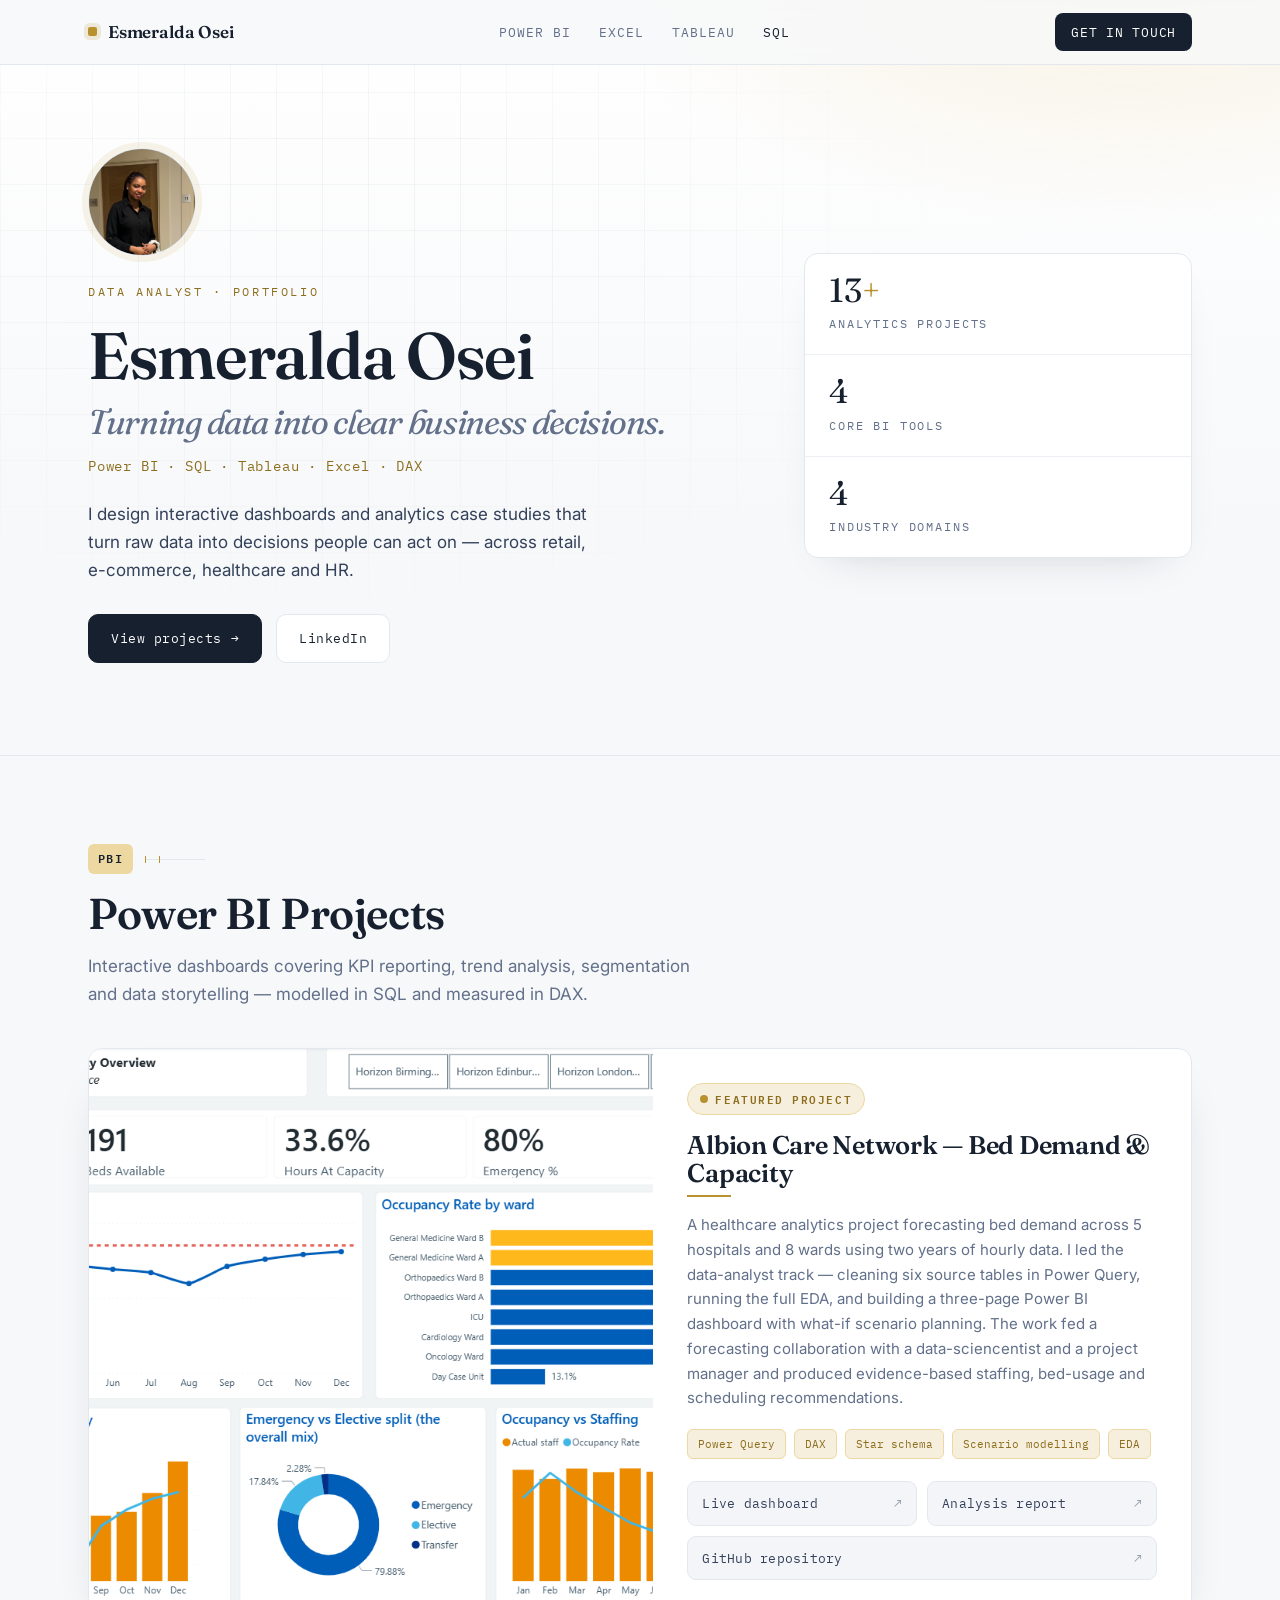
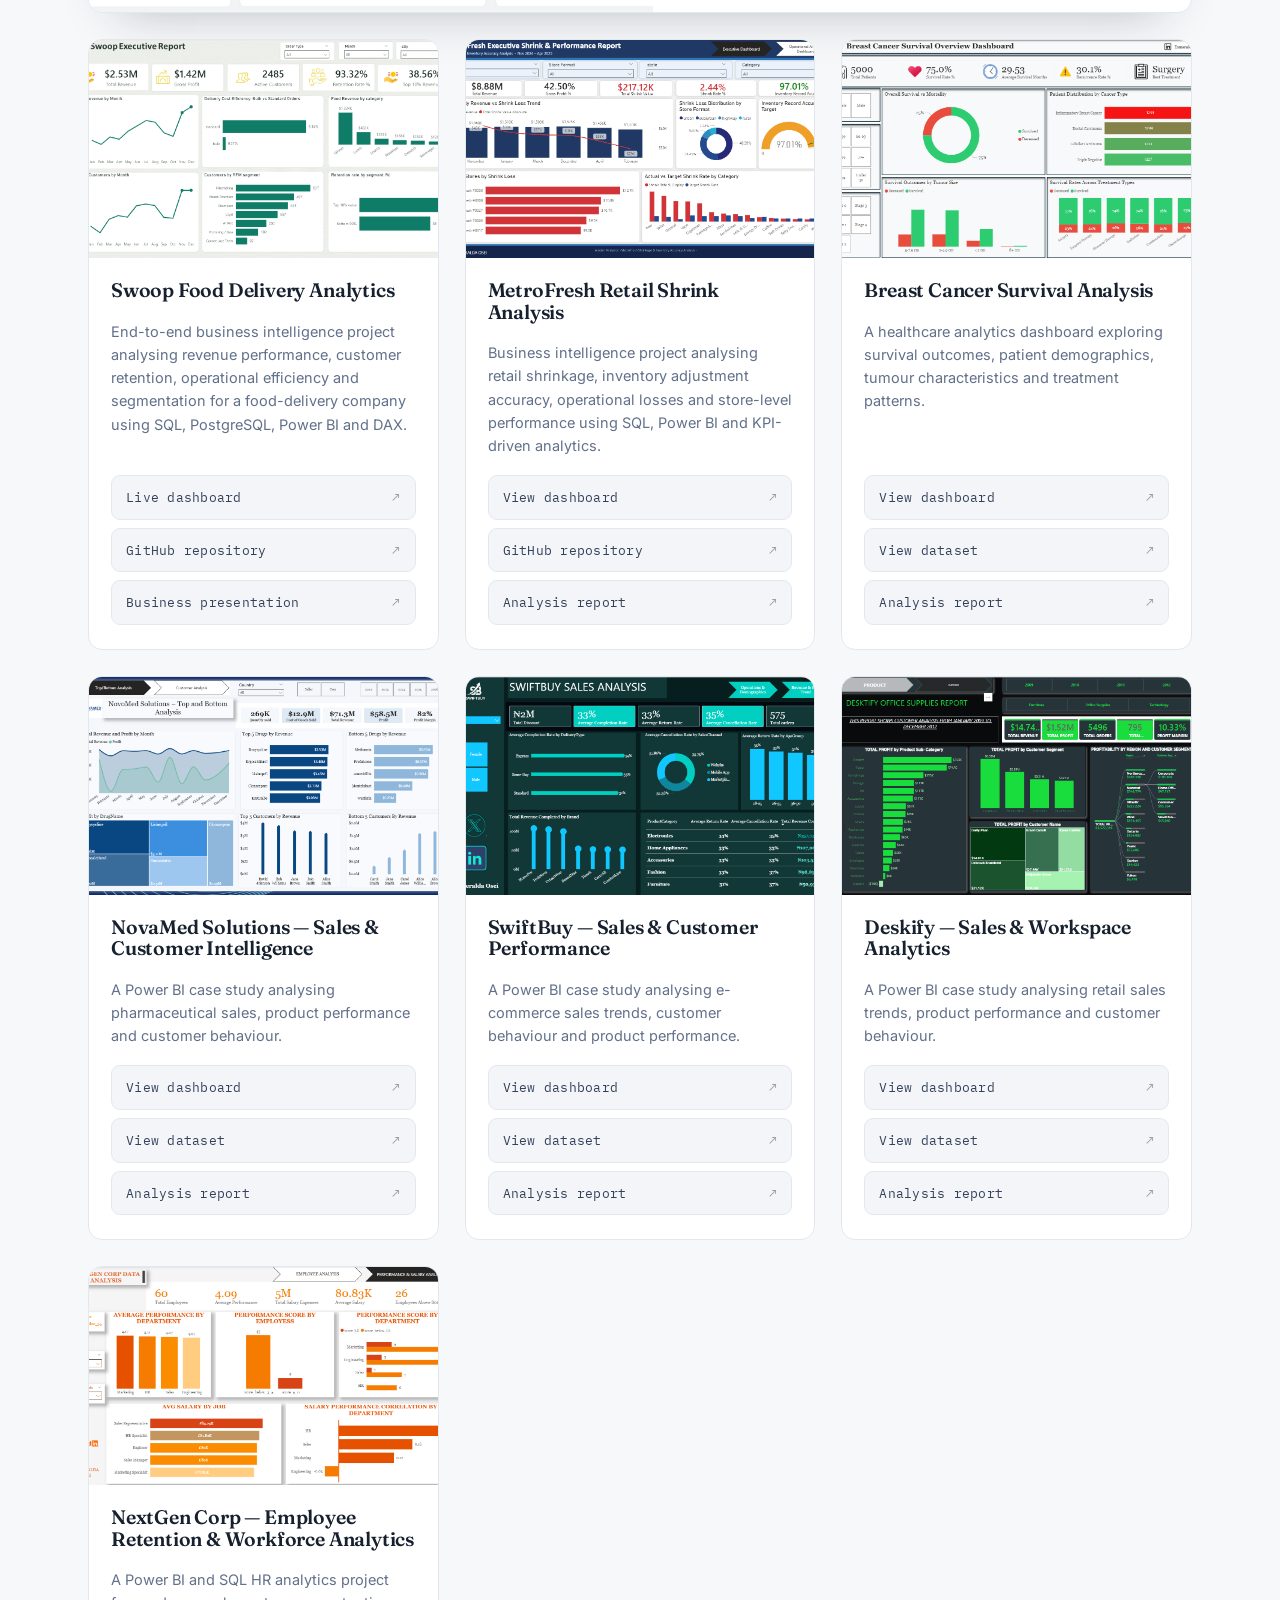
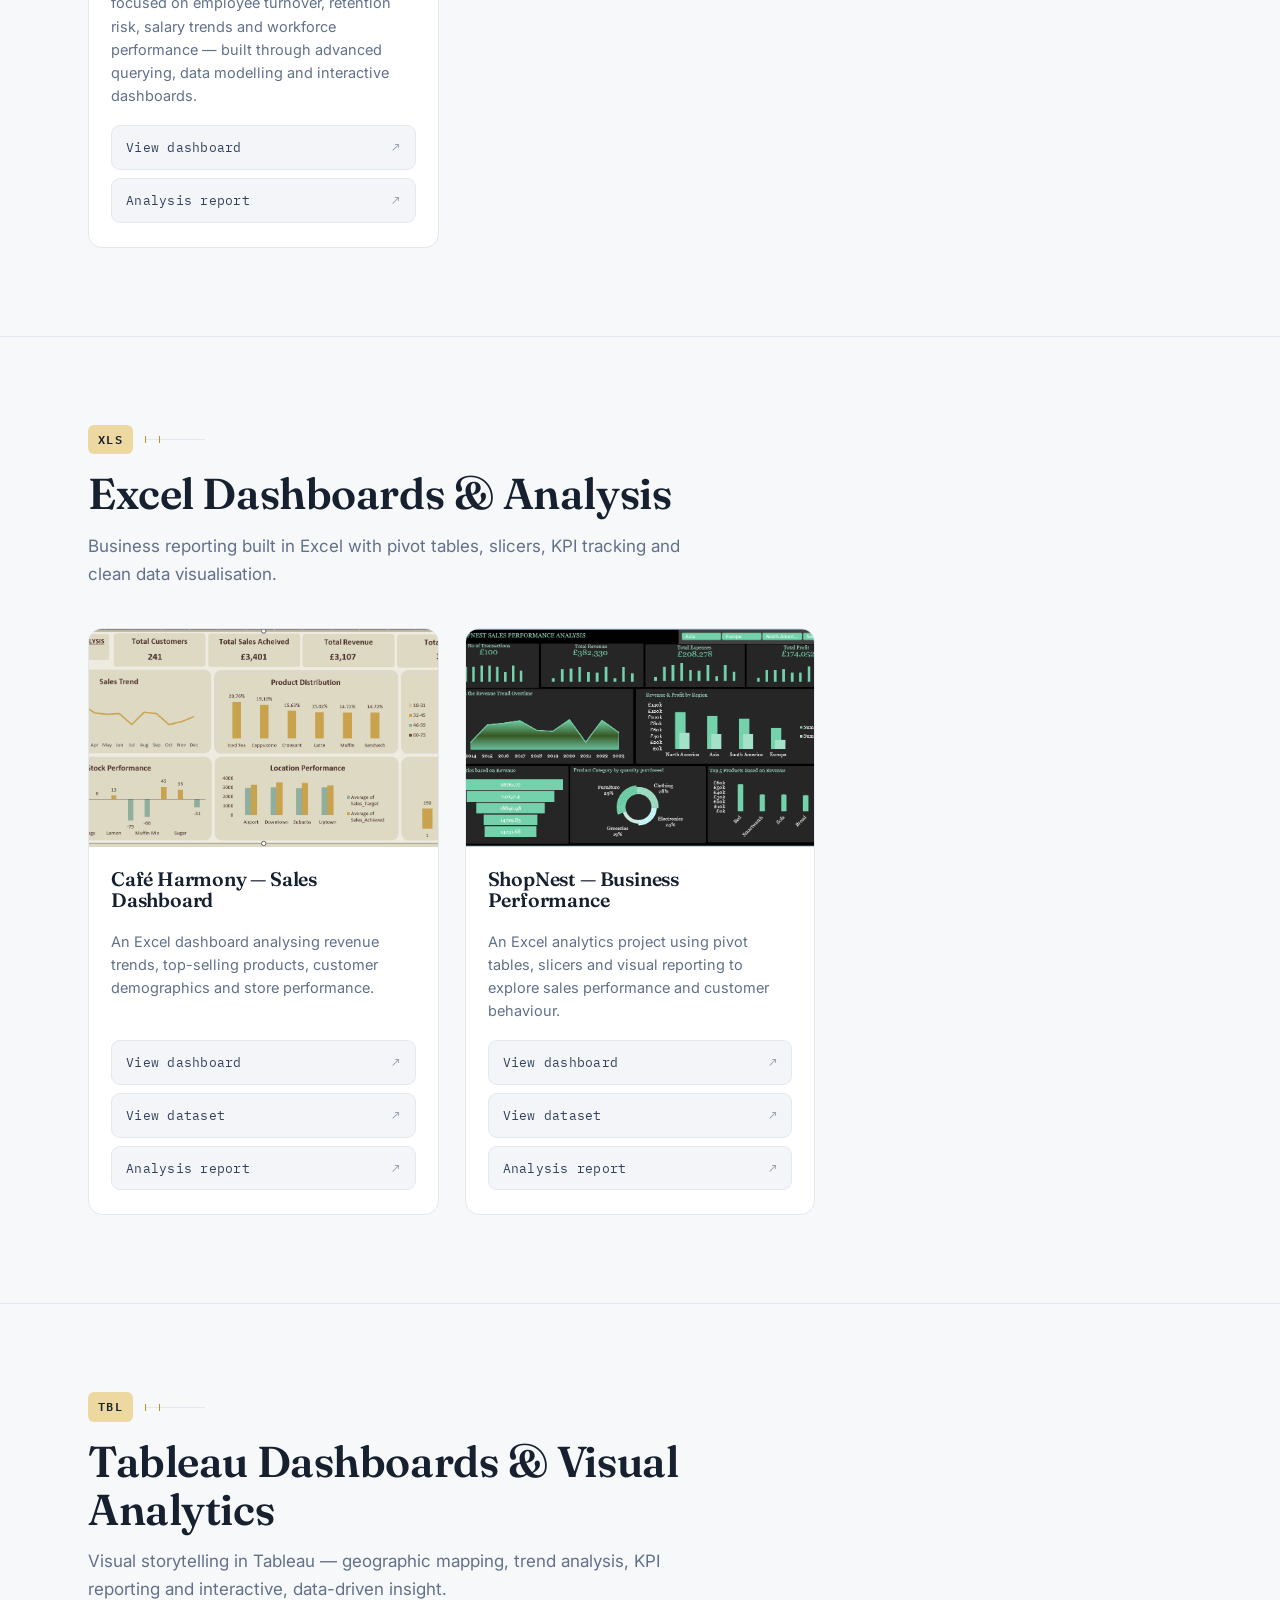
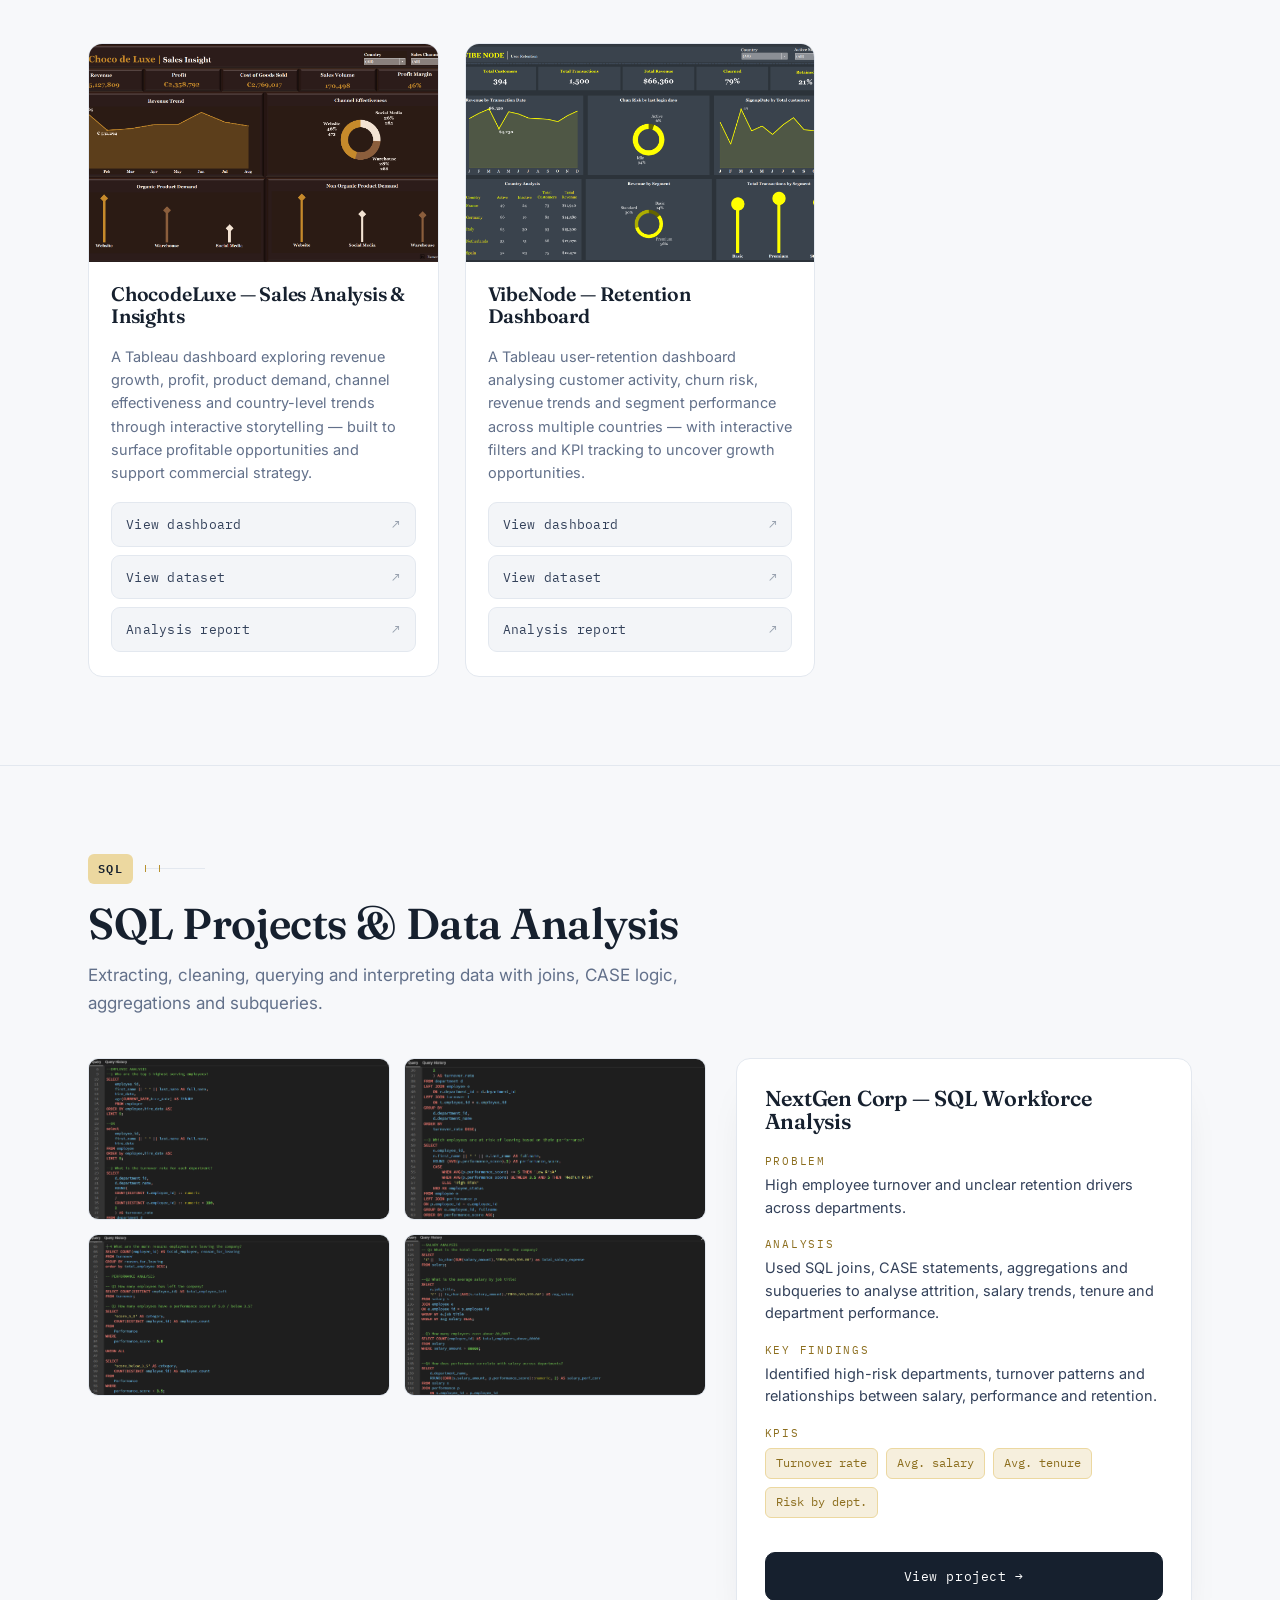
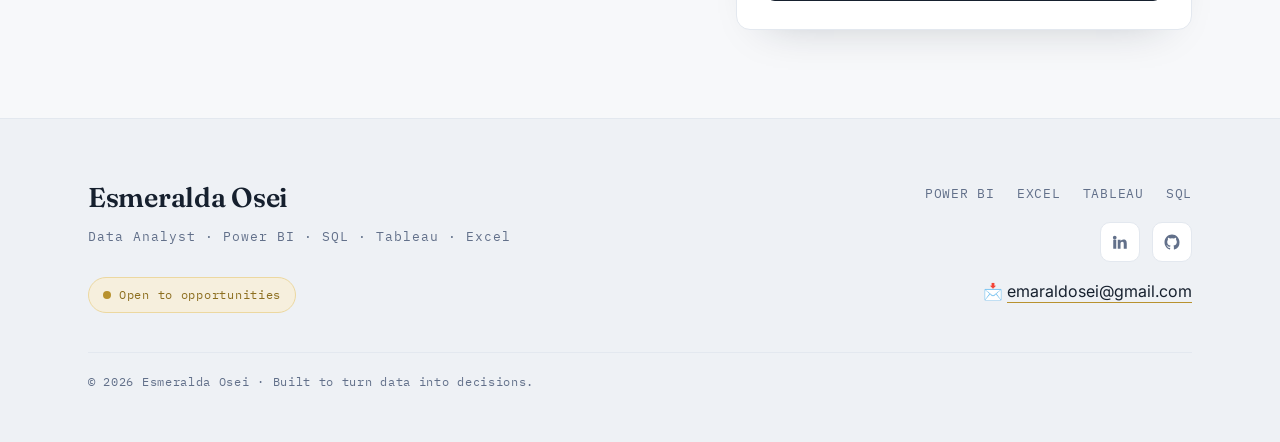
==== commit cd475ef2: "Add files via upload" ====
--- a/index.html
+++ b/index.html
@@ -154,6 +154,34 @@
   .act:hover{background:var(--gold);color:var(--ink);border-color:var(--gold);transform:translateX(2px)}
   .act:hover .a-ic{color:var(--ink)}
   .act .a-ic{color:var(--slate-400);transition:color .2s var(--ease)}
+
+  /* ---------- Featured card ---------- */
+  .featured{
+    display:grid;grid-template-columns:1.05fr 1fr;gap:0;margin-bottom:26px;
+    background:var(--card);border:1px solid var(--line);border-radius:var(--r);overflow:hidden;
+    box-shadow:0 24px 50px -30px rgba(22,32,46,.32);
+    transition:transform .3s var(--ease),box-shadow .3s var(--ease),border-color .3s var(--ease);
+  }
+  .featured:hover{transform:translateY(-4px);box-shadow:0 30px 60px -30px rgba(22,32,46,.4);border-color:var(--gold-soft)}
+  .featured-media{position:relative;display:flex;align-items:center;justify-content:center;min-height:340px;overflow:hidden;background:linear-gradient(135deg,#F1F4F8,#E7ECF2)}
+  .featured-media img{width:100%;height:100%;object-fit:cover;transition:transform .5s var(--ease)}
+  .featured:hover .featured-media img{transform:scale(1.04)}
+  .featured-media .ph{position:absolute;inset:0;display:none;flex-direction:column;align-items:center;justify-content:center;gap:10px;color:var(--slate-400);font-family:"IBM Plex Mono",monospace;font-size:12px;letter-spacing:.12em;text-transform:uppercase}
+  .featured-media.noimg img{display:none}
+  .featured-media.noimg .ph{display:flex}
+  .featured-media .open{position:absolute;top:14px;right:14px;font-family:"IBM Plex Mono",monospace;font-size:11px;letter-spacing:.08em;background:rgba(22,32,46,.78);color:#fff;padding:5px 9px;border-radius:6px;opacity:0;transform:translateY(-4px);transition:opacity .25s var(--ease),transform .25s var(--ease)}
+  .featured:hover .featured-media .open{opacity:1;transform:none}
+  .featured-body{padding:34px 34px 32px;display:flex;flex-direction:column}
+  .feat-chip{display:inline-flex;align-items:center;gap:7px;align-self:flex-start;font-family:"IBM Plex Mono",monospace;font-size:11px;font-weight:600;letter-spacing:.14em;text-transform:uppercase;color:var(--gold-ink);background:var(--gold-tint);border:1px solid var(--gold-soft);padding:6px 12px;border-radius:30px;margin-bottom:16px}
+  .feat-chip .star{width:8px;height:8px;border-radius:50%;background:var(--gold)}
+  .featured-body h3{font-size:1.6rem;margin:0 0 8px;color:var(--ink)}
+  .featured-body .underline{height:2px;width:44px;background:var(--gold);margin:0 0 16px}
+  .featured-body p{color:var(--slate-500);font-size:15px;line-height:1.65;margin:0 0 18px}
+  .feat-tags{display:flex;flex-wrap:wrap;gap:8px;margin-bottom:22px}
+  .feat-tags span{font-family:"IBM Plex Mono",monospace;font-size:11px;color:var(--gold-ink);background:var(--gold-tint);border:1px solid var(--gold-soft);padding:5px 10px;border-radius:6px}
+  .featured .actions{margin-top:auto;flex-direction:row;flex-wrap:wrap;gap:10px}
+  .featured .act{flex:1 1 150px}
+  @media(max-width:820px){.featured{grid-template-columns:1fr}.featured-media{min-height:220px}.featured-body{padding:26px}}
 
   /* ---------- SQL section ---------- */
   .sql-layout{display:grid;grid-template-columns:1.15fr .85fr;gap:30px;align-items:start}
@@ -240,7 +268,7 @@
       </div>
 
       <div class="metrics" aria-label="Portfolio at a glance">
-        <div class="metric"><div class="num">12<span>+</span></div><div class="lbl">Analytics projects</div></div>
+        <div class="metric"><div class="num">13<span>+</span></div><div class="lbl">Analytics projects</div></div>
         <div class="metric"><div class="num">4</div><div class="lbl">Core BI tools</div></div>
         <div class="metric"><div class="num">4</div><div class="lbl">Industry domains</div></div>
       </div>
@@ -258,6 +286,29 @@
         <h2>Power BI Projects</h2>
         <p>Interactive dashboards covering KPI reporting, trend analysis, segmentation and data storytelling — modelled in SQL and measured in DAX.</p>
       </div>
+
+      <!-- Featured project -->
+      <article class="featured reveal">
+        <a class="featured-media" href="images/Screenshot 2026-07-24 222437.png" target="_blank" rel="noopener">
+          <img src="images/Screenshot 2026-07-24 222437.png" alt="Albion Care Network bed demand and capacity dashboard" loading="lazy" onerror="this.closest('.featured-media').classList.add('noimg')" />
+          <span class="ph"><svg width="40" height="40" viewBox="0 0 24 24" fill="none" stroke="currentColor" stroke-width="1.5"><rect x="3" y="3" width="18" height="18" rx="2"/><path d="M7 15l3-4 3 2 4-6"/></svg>Preview</span>
+          <span class="open mono">Open image ↗</span>
+        </a>
+        <div class="featured-body">
+          <span class="feat-chip"><span class="star"></span>Featured project</span>
+          <h3>Albion Care Network — Bed Demand &amp; Capacity</h3>
+          <div class="underline"></div>
+          <p>A healthcare analytics project forecasting bed demand across 5 hospitals and 8 wards using two years of hourly data. I led the data-analyst track — cleaning six source tables in Power Query, running the full EDA, and building a three-page Power BI dashboard with what-if scenario planning. The work fed a forecasting collaboration with a data-sciencentist and a project manager and produced evidence-based staffing, bed-usage and scheduling recommendations.</p>
+          <div class="feat-tags">
+            <span>Power Query</span><span>DAX</span><span>Star schema</span><span>Scenario modelling</span><span>EDA</span>
+          </div>
+          <div class="actions">
+            <a class="act" href="https://app.powerbi.com/view?r=eyJrIjoiOWIzNjRlMWQtMzgyMS00YWYyLThiYTItMTU0ZDhmZWQyNmIyIiwidCI6ImZmMGYzZTNhLTNlNTMtNDU0Zi1iMmI1LTZjNjg3NTNiOGVlNCJ9" target="_blank" rel="noopener">Live dashboard <span class="a-ic">↗</span></a>
+            <a class="act" href="https://drive.google.com/file/d/1JXiVaHDiYRVUz7HJeVjQuUKb2oB4pXPH/view?usp=sharing" target="_blank" rel="noopener">Analysis report <span class="a-ic">↗</span></a>
+            <a class="act" href="https://emaraldosei-ctrl.github.io/albion-bed-demand-analysis/" target="_blank" rel="noopener">GitHub repository <span class="a-ic">↗</span></a>
+          </div>
+        </div>
+      </article>
 
       <div class="grid">
 
@@ -545,7 +596,7 @@
           <a href="https://www.linkedin.com/in/esmeralda-pinamang-osei-942a35111" target="_blank" rel="noopener" aria-label="LinkedIn">
             <svg width="18" height="18" viewBox="0 0 24 24" fill="currentColor"><path d="M4.98 3.5a2.5 2.5 0 1 1 0 5 2.5 2.5 0 0 1 0-5zM3 9h4v12H3zM9 9h3.8v1.7h.05c.53-.95 1.83-1.95 3.77-1.95C20.5 8.75 21 11 21 14.1V21h-4v-6.1c0-1.45-.03-3.3-2-3.3-2 0-2.3 1.56-2.3 3.18V21H9z"/></svg>
           </a>
-          <a href="https://emaraldosei-ctrl.github.io/PowerBiProjects/" target="_blank" rel="noopener" aria-label="GitHub">
+          <a href="https://github.com/emaraldosei-ctrl" target="_blank" rel="noopener" aria-label="GitHub">
             <svg width="18" height="18" viewBox="0 0 24 24" fill="currentColor"><path d="M12 2C6.48 2 2 6.58 2 12.25c0 4.53 2.87 8.37 6.84 9.73.5.1.68-.22.68-.49 0-.24-.01-.87-.01-1.7-2.78.62-3.37-1.37-3.37-1.37-.45-1.18-1.11-1.5-1.11-1.5-.91-.64.07-.63.07-.63 1 .07 1.53 1.06 1.53 1.06.9 1.57 2.36 1.12 2.94.85.09-.66.35-1.12.63-1.38-2.22-.26-4.56-1.14-4.56-5.07 0-1.12.39-2.03 1.03-2.75-.1-.26-.45-1.3.1-2.7 0 0 .84-.28 2.75 1.05a9.3 9.3 0 0 1 5 0c1.91-1.33 2.75-1.05 2.75-1.05.55 1.4.2 2.44.1 2.7.64.72 1.03 1.63 1.03 2.75 0 3.94-2.34 4.81-4.57 5.06.36.32.68.94.68 1.9 0 1.37-.01 2.48-.01 2.82 0 .27.18.6.69.49A10.02 10.02 0 0 0 22 12.25C22 6.58 17.52 2 12 2z"/></svg>
           </a>
         </div>
@@ -582,4 +633,4 @@
 </script>
 
 </body>
-</html>
+</html>
